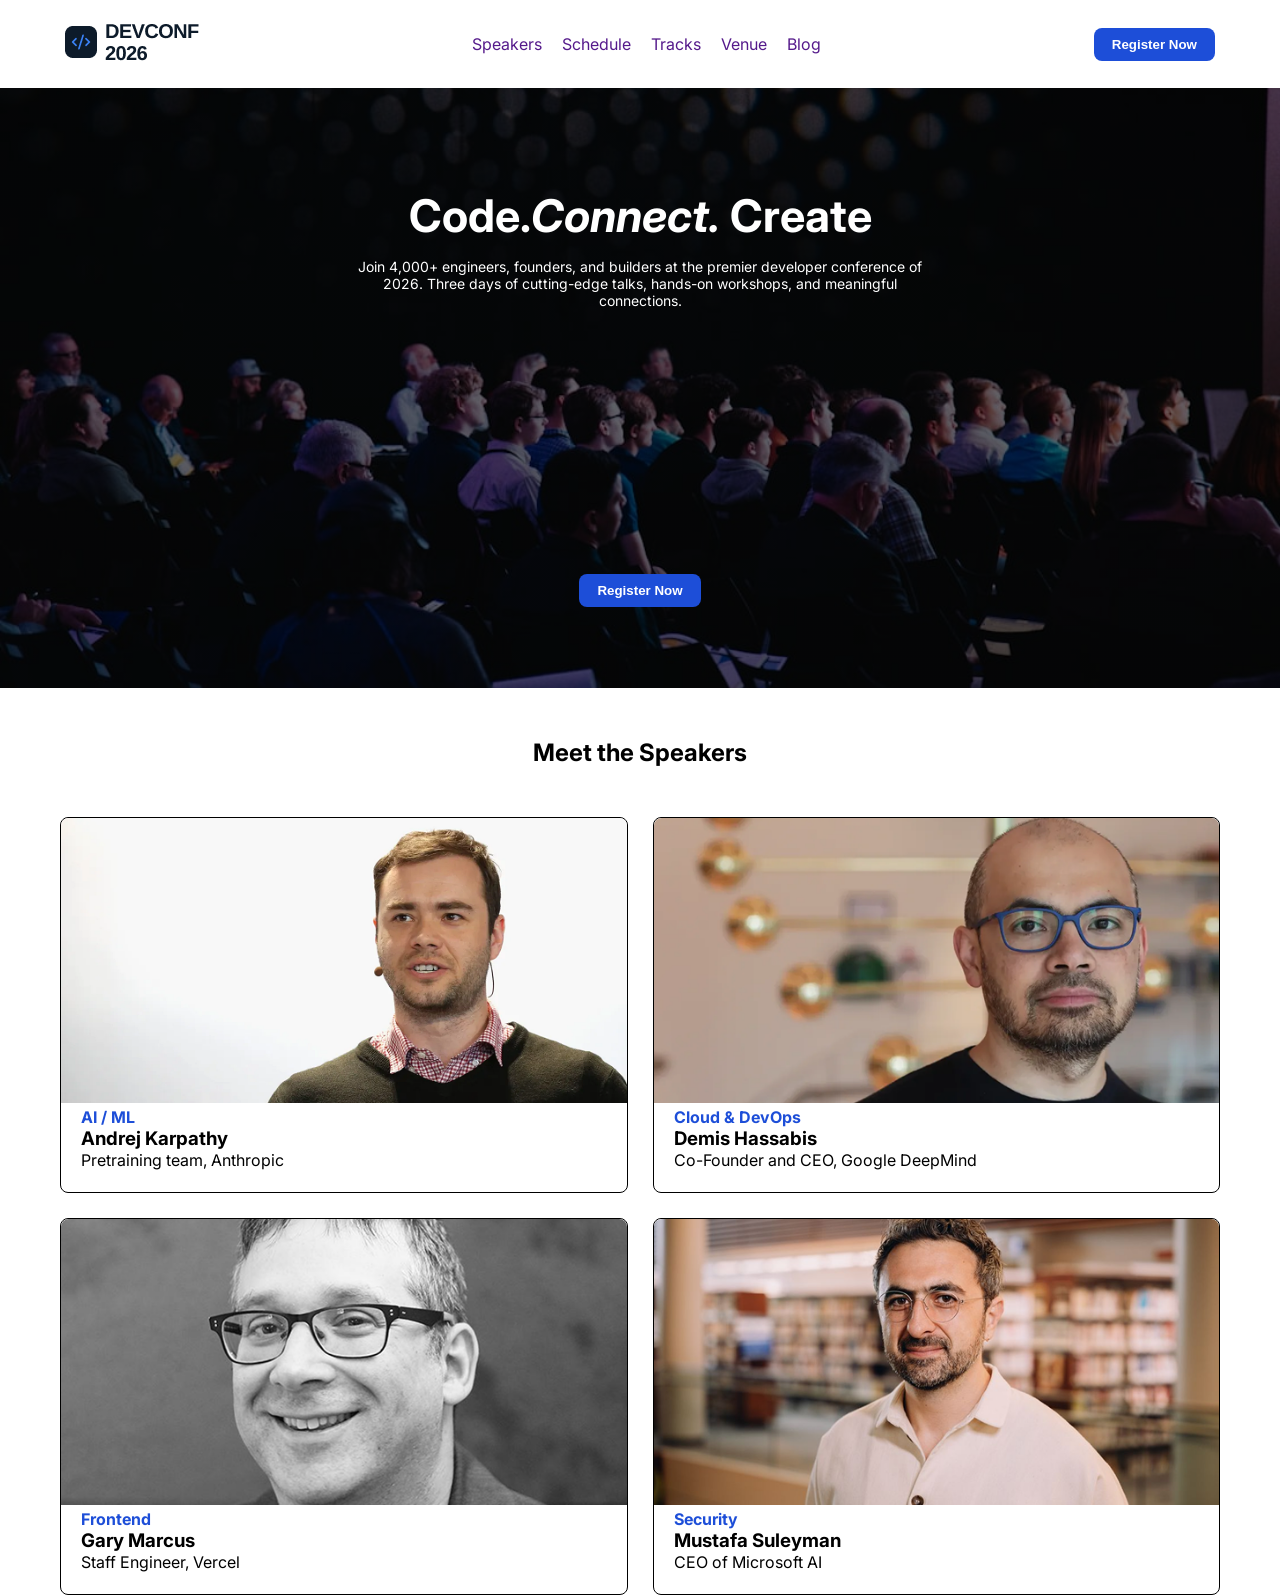
==== index.html @ 983c95b9 "Meet the Speakers Section" ====
<!DOCTYPE html>
<html lang="en">

<head>
    <meta charset="UTF-8">
    <meta name="viewport" content="width=device-width, initial-scale=1.0">
    <title>Exam-1</title>
    <link rel="stylesheet" href="./style.css">
    <link rel="preconnect" href="https://fonts.googleapis.com">
    <link rel="preconnect" href="https://fonts.gstatic.com" crossorigin>
    <link
        href="https://fonts.googleapis.com/css2?family=Inter:ital,opsz,wght@0,14..32,100..900;1,14..32,100..900&family=Open+Sans:ital,wght@0,300..800;1,300..800&display=swap"
        rel="stylesheet">
</head>

<body>
    <header>
        <!--navbar design-->
        <nav>
            <div>
                <img src="./assets/logo.png">
            </div>
            <div class="navbar">
                <ul>
                    <li><a href="">Speakers</a></li>
                    <li><a href="">Schedule</a></li>
                    <li><a href="">Tracks</a></li>
                    <li><a href="">Venue</a></li>
                    <li><a href="">Blog</a></li>
                </ul>
            </div>
            <div>
                <button class="common-button">Register Now</button>
            </div>
        </nav>
    </header>
    <!--Nav bar  design end-->
    <!--Hero Section design-->
    <section class="hero-design">
        <div class="text">
            <h1>
                Code.<em>Connect.</em> Create
            </h1>
        </div>
        <div class="paragraph">
            <p>
                Join 4,000+ engineers, founders, and builders at the premier developer conference of 2026. Three days of
                cutting-edge talks, hands-on workshops, and meaningful connections.
            </p>
        </div>
        <div class="common-button-reg">
            <button class="common-button">Register Now</button>
        </div>
    </section>
    <!--Hero section design End-->
    <!--Meet the Speakers Section-->
    <section class="Speakers-Section">
        <h1>
            Meet the Speakers
        </h1>
        <div class="Speakers">
            <div class="Speakers-box">
                <img src="./assets/andrej.png">
                <p class="skill">AI / ML</p>
                <h3>Andrej Karpathy</h3>
                <p class="work">Pretraining team, Anthropic</p>
            </div>
            <div class="Speakers-box">
                <img src="./assets/demis.png">
                <p class="skill">Cloud & DevOps</p>
                <h3>Demis Hassabis</h3>
                <p class="work">Co-Founder and CEO, Google DeepMind</p>
            </div>
            <div class="Speakers-box">
                <img src="./assets/gary.png">
                <p class="skill">Frontend</p>
                <h3>Gary Marcus</h3>
                <p class="work">Staff Engineer, Vercel</p>
            </div>
            <div class="Speakers-box">
                <img src="./assets/mustafa.png">
                <p class="skill">Security</p>
                <h3>Mustafa Suleyman</h3>
                <p class="work">CEO of Microsoft AI</p>
            </div>
        </div>
    </section>
    <!--Meet the Speakers Section end-->
</body>
</html>
---- style.css ----
* {
    margin: 0;
    padding: 0;
}

/*navbar design*/
nav {
    display: flex;
    justify-content: space-between;
    margin: 20px 65px;
    align-items: center;
}

.navbar ul {
    display: flex;
    gap: 20px;
    list-style: none;
    font-family: "Inter", sans-serif;
}

a {
    text-decoration: none;
}

.common-button {
    background-color: #1D4ED8;
    font-weight: bold;
    color: #FFFFFF;
    padding: 9px 18px;
    border-style: none;
    border-radius: 8px;
}

/*Nav bar  design end*/
/*Hero sectin design*/

.hero-design {
    width: 100%;
    height: 600px;
    background-image: 
    linear-gradient(rgba(0, 0, 0, 0.6), rgba(0, 0, 0, 0.6)),
    url("./assets/banner.jpg");
    background-repeat: no-repeat;
    background-position: center;
    background-size: cover;
    font-family: "Inter", sans-serif;
}

.text {
    text-align: center;
    color: #FFFFFF;
    font-size: 30px;
    padding-top: 100px;
    padding-right: 50px;
    padding-left: 50px;
    font-weight:bold;
}

.paragraph {
    text-align: center;
    color: #FFFFFF;
    font-size:14px;
    padding: 15px 345px;
    
}

.common-button-reg {
    text-align: center;
    padding-top: 250px;
}
/*Hero section design End*/
/*Meet the Speakers Section*/
.Speakers-Section{
    font-family: "Inter", sans-serif;
    text-align:center;
    
}
.Speakers-Section h1{
    text-align:center;
    padding:50px;
    font-weight:bold;
}
.Speakers{
    display:grid;
    grid-template-columns:repeat(2, 1fr);
    gap:25px;
    margin-left:60px;
    margin-right:60px;
    
}
.Speakers-box img{
    width:100%;
    border-top: #bc1818;
    border-top-left-radius: 8px;
    border-top-right-radius: 8px;
}
.Speakers-box{
    text-align:left;
    border:1px solid black;
    border-radius:8px;
}
.Speakers-box .skill{
    color:#1D4ED8;
    padding-left:20px;
    font-weight:bold;
}
.work{
    padding-left:20px;
    padding-bottom:22px;
}
div h3{
    padding-left:20px;
    font-weight:bold;
}
/*Meet the Speakers Section end*/
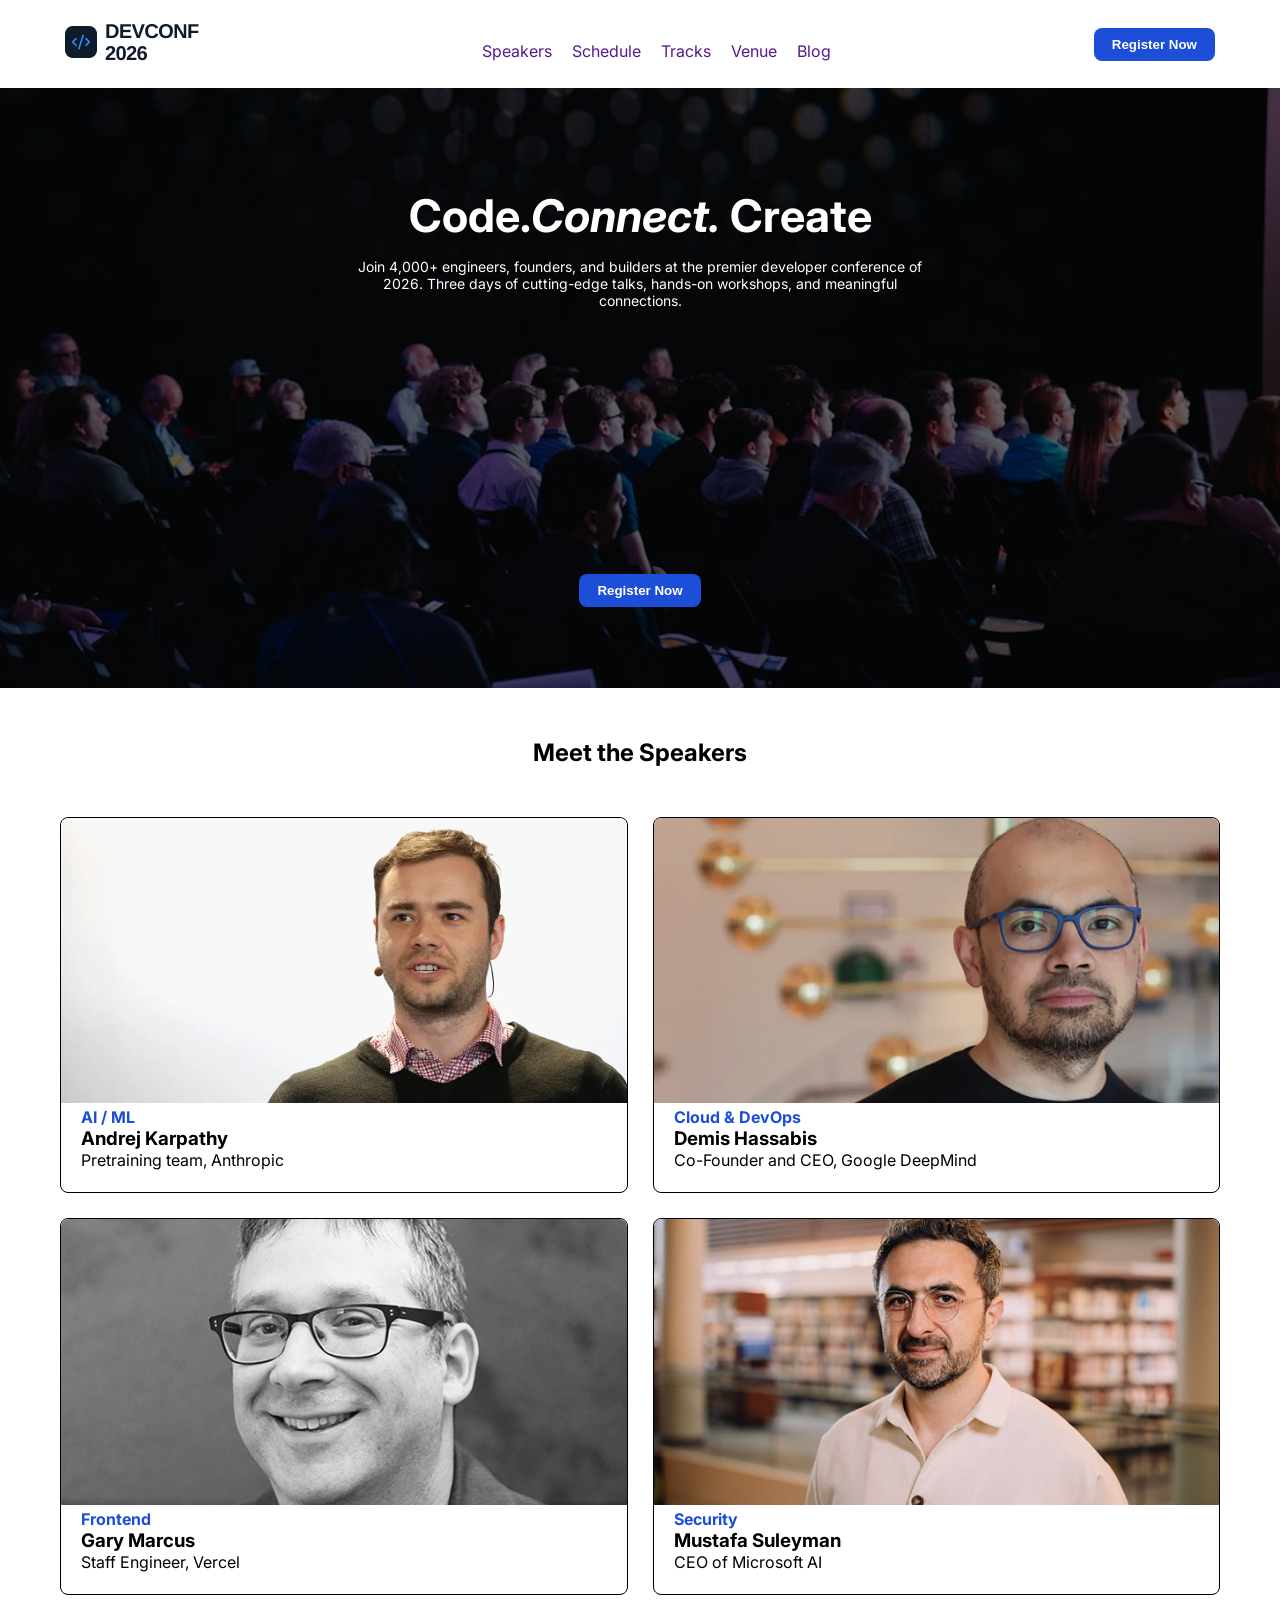
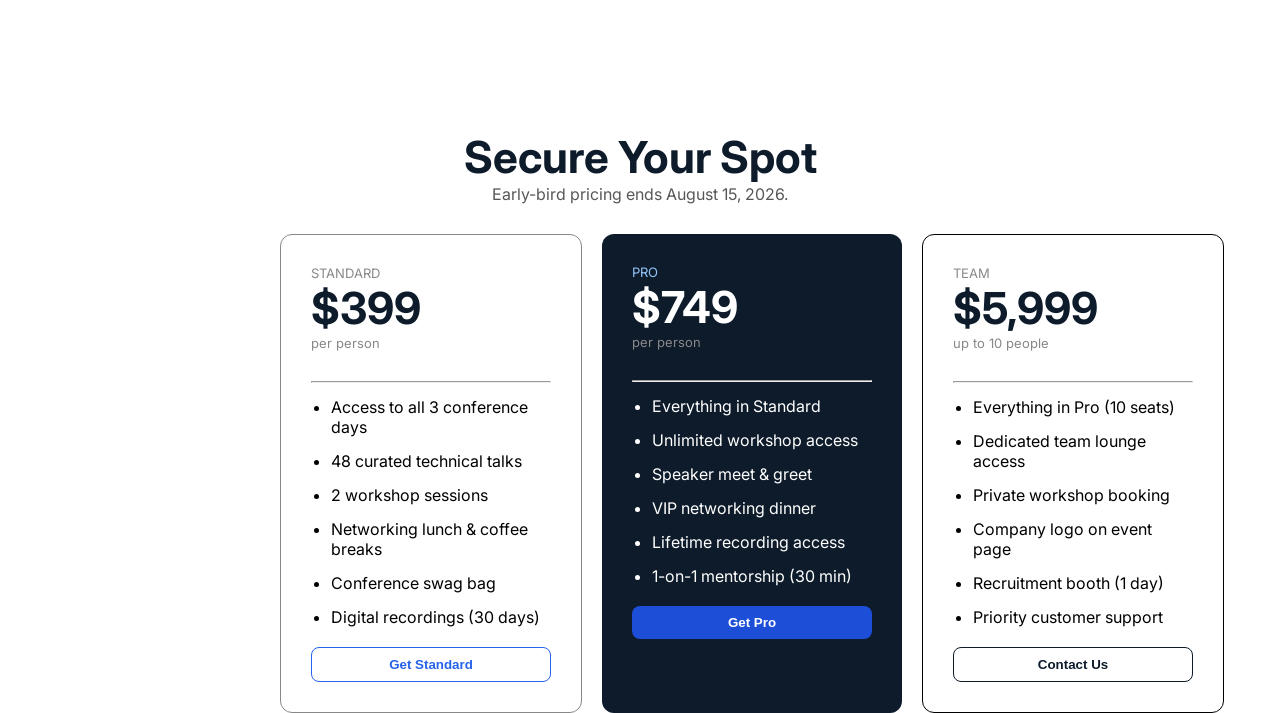
==== commit 02bd8688: "Secure Your Spot section" ====
--- a/index.html
+++ b/index.html
@@ -86,5 +86,72 @@
         </div>
     </section>
     <!--Meet the Speakers Section end-->
+    <!--Secure Your Spot section-->
+    <section class="font">
+        <div class="sport-heading">
+            <h1>Secure Your Spot</h1>
+            <p>Early-bird pricing ends August 15, 2026.</p>
+        </div>
+        <div class="Spot-section">
+            <div class="card-1">
+                <div class="price">
+                 <p class="up">Standard</p>
+                <h1>$399</h1>
+                <p class="low">per person</p>
+                </div>
+                <hr>
+                <div>
+                    <ul>
+                        <li>󠁯Access to all 3 conference days</li>
+                        <li>48 curated technical talks</li>
+                        <li>2 workshop sessions</li>
+                        <li>Networking lunch & coffee breaks</li>
+                        <li>Conference swag bag</li>
+                        <li>Digital recordings (30 days)</li>
+                    </ul>
+                    <button class="standard-outline-1">Get Standard</button>
+                </div>
+            </div>
+            <div class="card-2">
+                <div class="price">
+                    <p class="up" id="blue-color">Pro</p>
+                    <h1 class="main-price">$749</h1>
+                    <p class="low">per person</p>
+                </div>
+                <hr>
+                <div>
+                    <ul class="pro">
+                        <li>Everything in Standard</li>
+                        <li>Unlimited workshop access</li>
+                        <li>Speaker meet & greet</li>
+                        <li>VIP networking dinner</li>
+                        <li>Lifetime recording access</li>
+                        <li>1-on-1 mentorship (30 min)</li>
+                    </ul>
+                </div>
+                <button class="common-button" id="get-pro">Get Pro</button>
+            </div>
+            <div class="card-3">
+                <div class="price">
+                <p class="up">Team</p>
+                <h1>$5,999</h1>
+                <p class="low">up to 10 people</p>
+                </div>
+                <hr>
+                <div>
+                    <ul>
+                        <li>Everything in Pro (10 seats)</li>
+                        <li>Dedicated team lounge access</li>
+                        <li>Private workshop booking</li>
+                        <li>Company logo on event page</li>
+                        <li>Recruitment booth (1 day)</li>
+                        <li>Priority customer support</li>
+                    </ul>
+                </div>
+                <button class="standard-outline-2">Contact Us</button>
+            </div>
+        </div>
+    </section>
+    <!--Secure Your Spot section end-->
 </body>
 </html>
--- a/style.css
+++ b/style.css
@@ -2,6 +2,7 @@
     margin: 0;
     padding: 0;
 }
+
 
 /*navbar design*/
 nav {
@@ -29,6 +30,7 @@
     padding: 9px 18px;
     border-style: none;
     border-radius: 8px;
+    cursor: pointer;
 }
 
 /*Nav bar  design end*/
@@ -113,5 +115,123 @@
     font-weight:bold;
 }
 /*Meet the Speakers Section end*/
-
-
+/*Secure Your Spot section*/
+.sport-heading{
+    text-align:center;
+    padding-top:135px;
+}
+.sport-heading h1{
+    color:#0D1B2A;
+    font-weight:bold;
+    font-size:48px;
+}
+.sport-heading p{
+    color:#575757;
+    font-size:16px;
+}
+ul{
+    list-style-type:disc;
+    margin-left:20px;
+}
+.Spot-section{
+    display:flex;
+    justify-content:space-between;
+    gap:20px;
+    
+}
+.card-1{
+    border:1px solid #888888;
+    border-radius:12px;
+    padding:30px;
+    margin-top:30px;
+    margin-left:280px;
+}
+.card-2{
+    background-color:#0D1B2A;
+    border-radius:12px;
+    padding:30px;
+    margin-top:30px;
+}
+.card-3{
+    border:1px solid black;
+    border-radius:12px;
+    padding:30px;
+    margin-top:30px;
+    margin-right:280px;
+}
+.standard-outline-1{
+    background-color:#FFFFFF;
+    font-weight: bold;
+    color:#2563EB;
+    padding: 9px 18px;
+    border-style: none;
+    border-radius: 8px;
+    cursor: pointer;
+    border:1px solid #2563EB;
+    margin-top:20px;
+    align-items: center;
+    width:240px;
+
+}
+.standard-outline-2{
+    background-color:#FFFFFF;
+    font-weight: bold;
+    color: #0D1B2A;
+    padding: 9px 18px;
+    border-style: none;
+    border-radius: 8px;
+    cursor: pointer;
+    border:1px solid #0D1B2A;
+    margin-top:20px;
+    align-items: center;
+    width:240px;
+}
+#get-pro{
+    margin-top:20px;
+    align-items: center;
+    width:240px;
+}
+.price{
+    padding-bottom:30px;
+}
+.up{
+    color:#888888;
+    font-size:13px;
+    font-weight:600px;
+    text-transform:uppercase;
+}
+.low{
+    text-transform:lowercase;
+    color:#888888;
+    font-size:13px;
+    font-weight:600px;
+}
+.font{
+    font-family: "Inter", sans-serif;
+}
+.font h1{
+    color:#0D1B2A;
+    font-weight:bold;
+    font-size:44px;
+}
+.price .main-price{
+    color:#FFFFFF;
+}
+.pro{
+    color:#FFFFFF;
+}
+#blue-color{
+    color:#93C5FD;
+}
+span{
+    border:1px solid black;
+}
+div ul li{
+    padding-top:14px;
+}
+/*Secure Your Spot section end*/
+
+
+
+
+
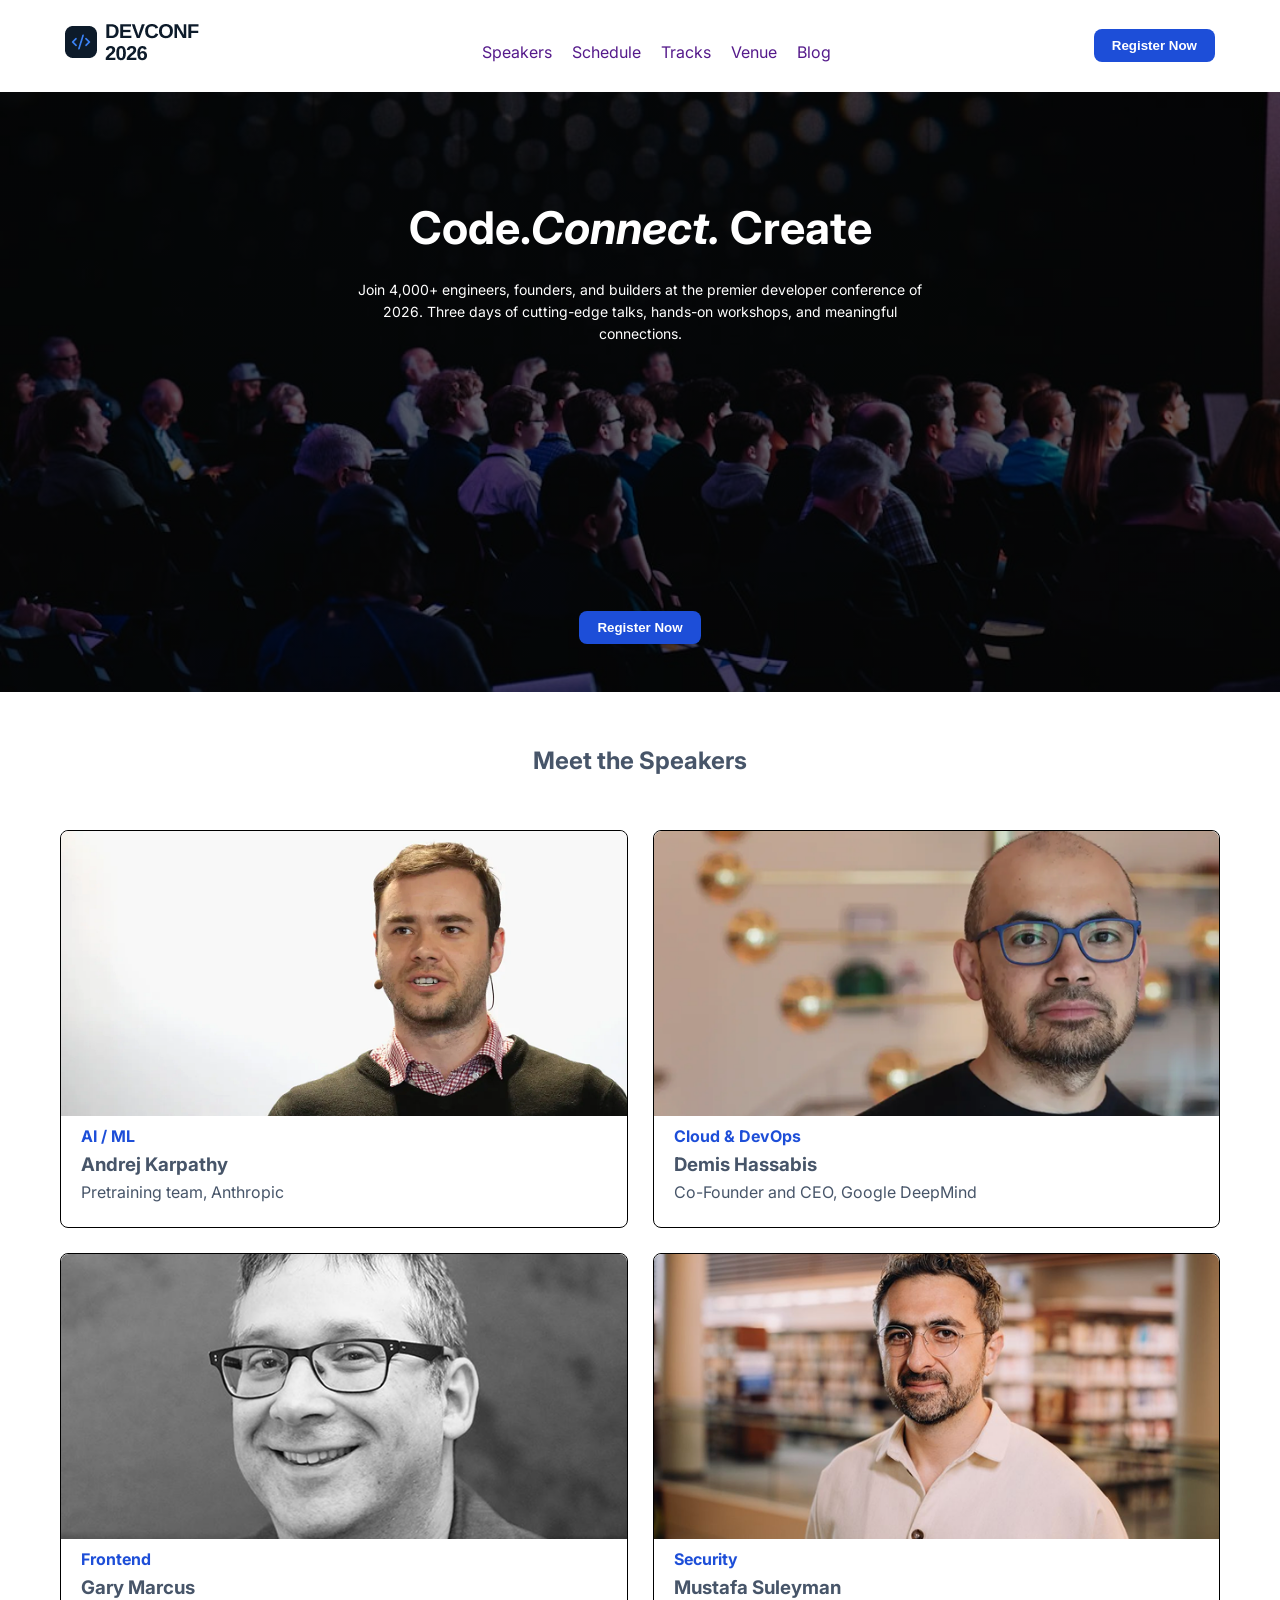
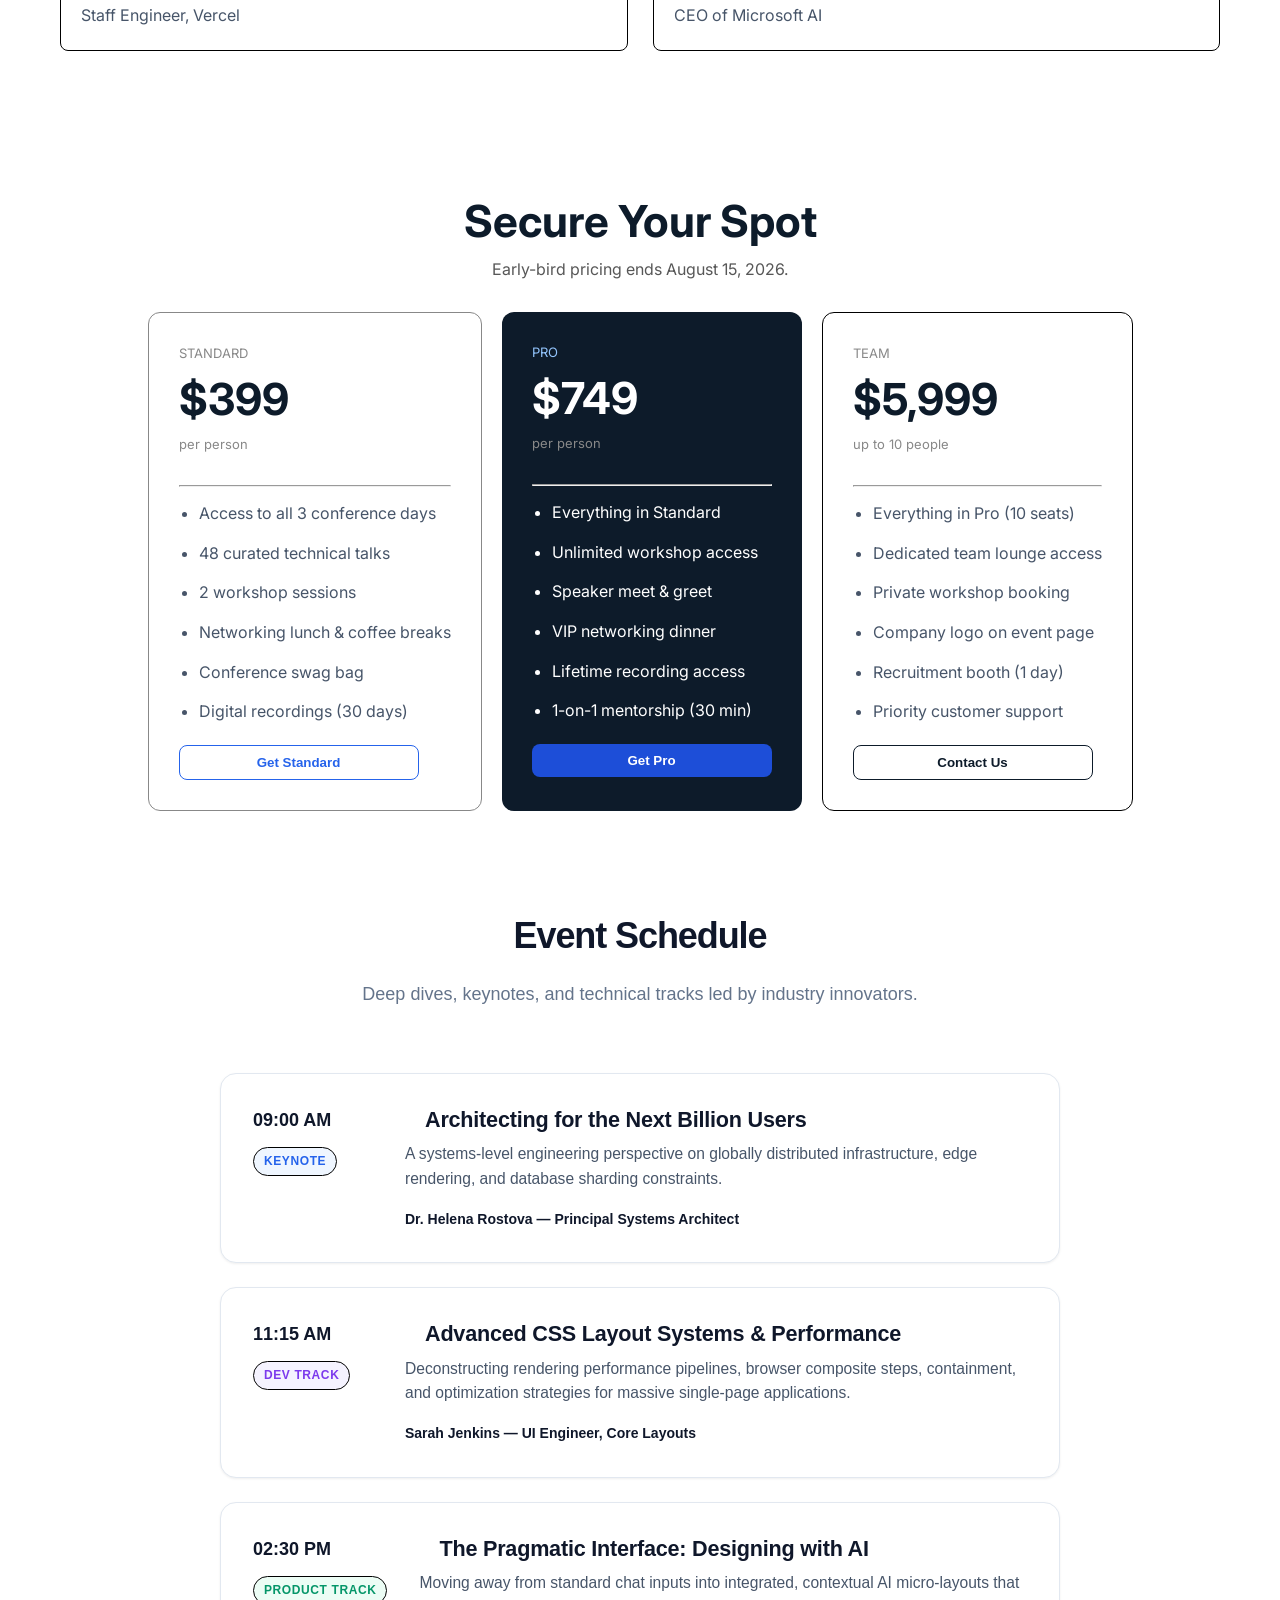
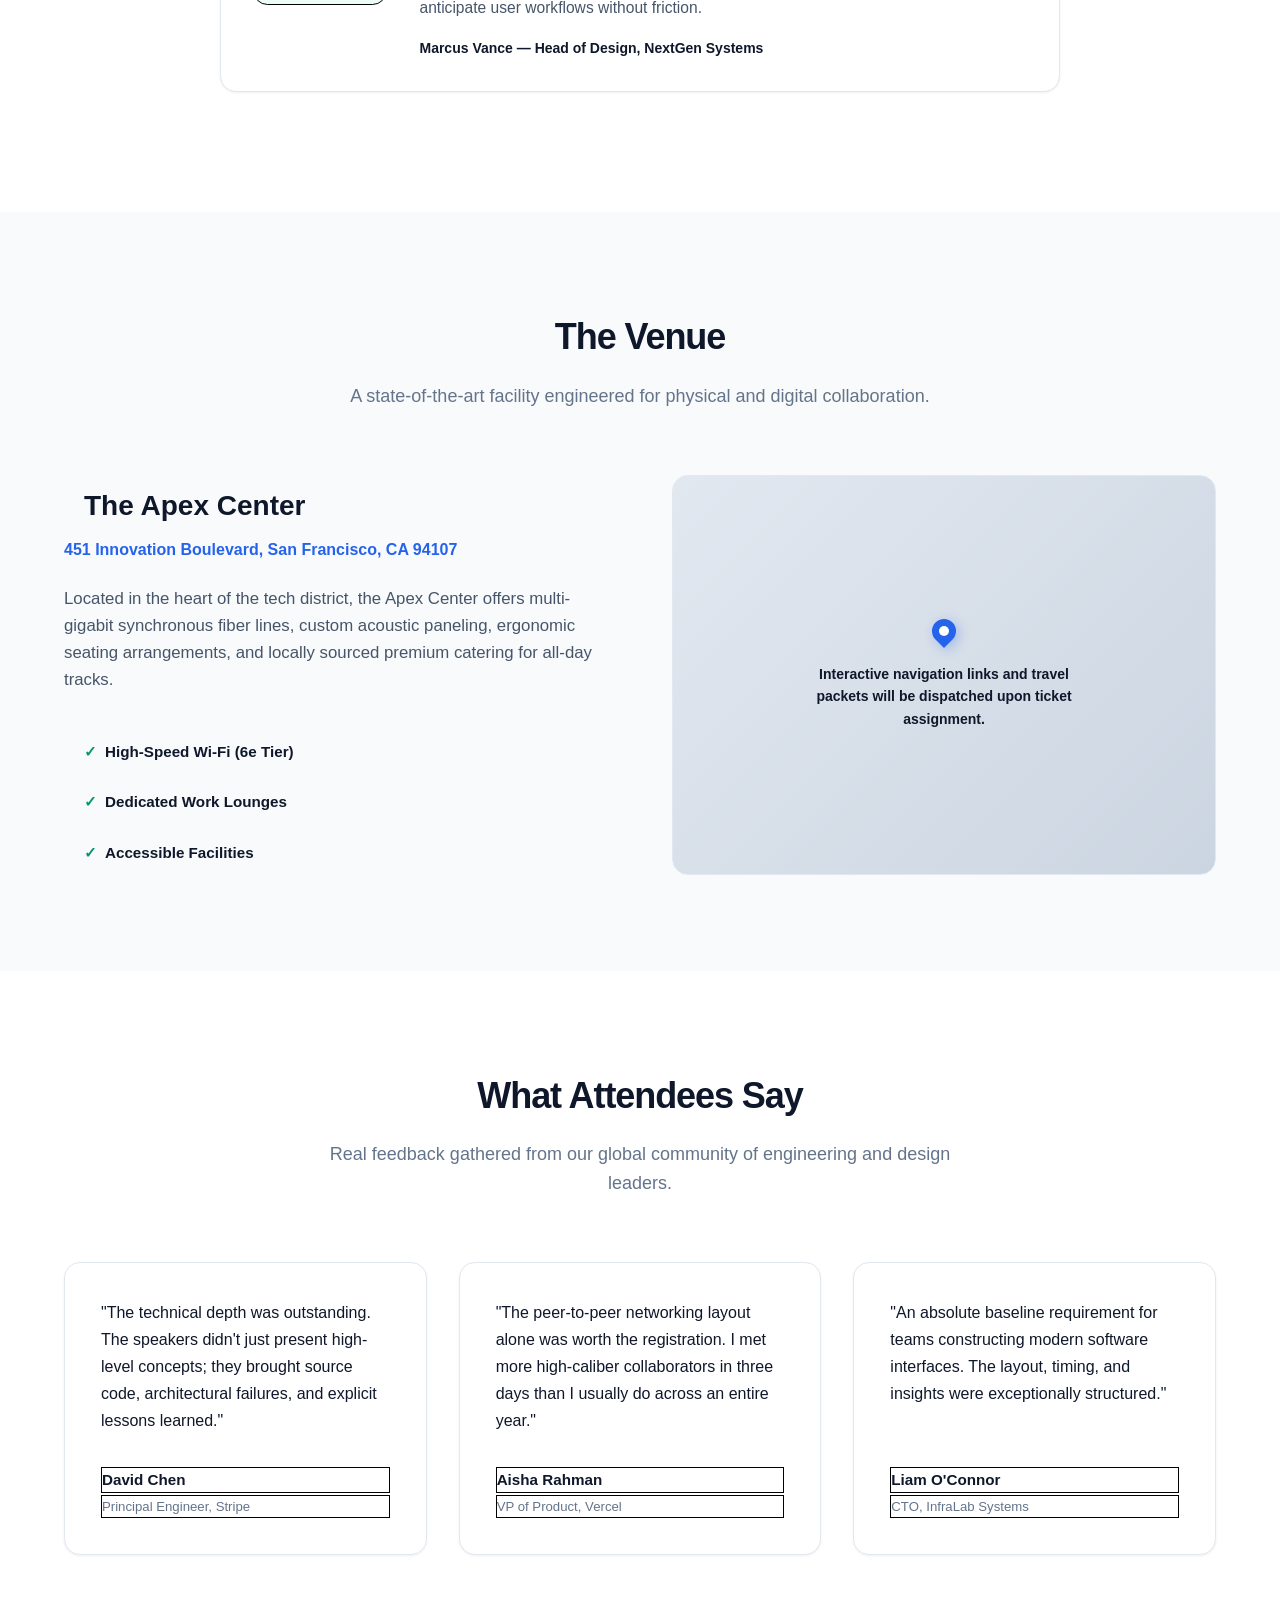
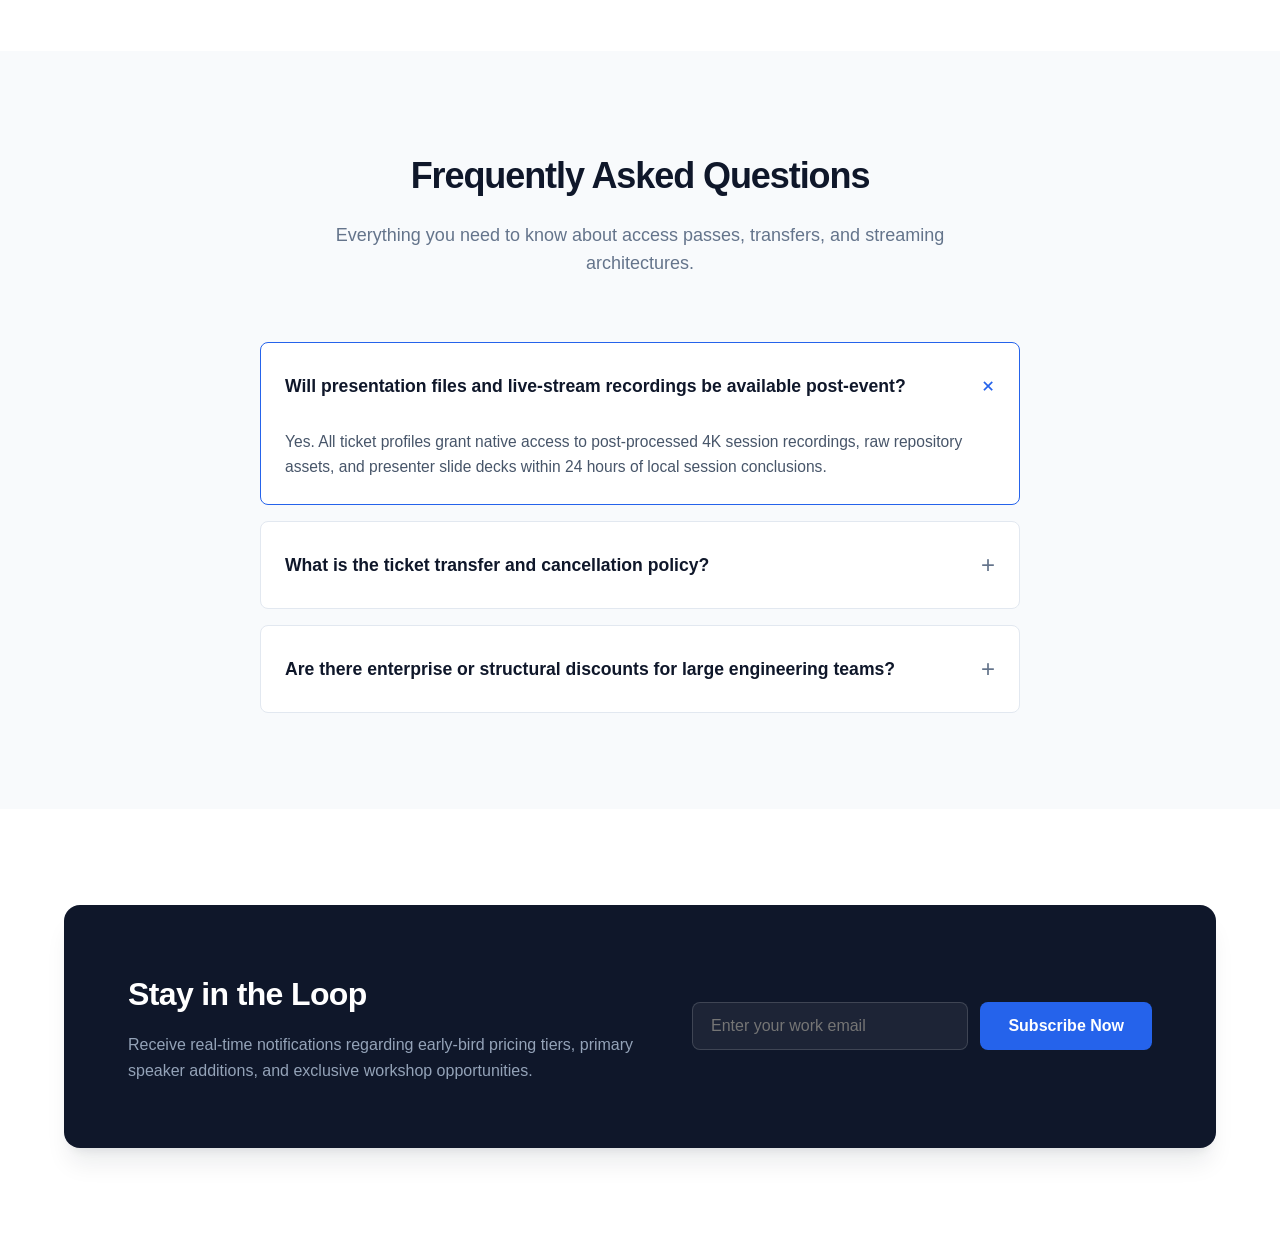
==== commit 2bbb61a3: "prompt" ====
--- a/index.html
+++ b/index.html
@@ -95,9 +95,9 @@
         <div class="Spot-section">
             <div class="card-1">
                 <div class="price">
-                 <p class="up">Standard</p>
-                <h1>$399</h1>
-                <p class="low">per person</p>
+                    <p class="up">Standard</p>
+                    <h1>$399</h1>
+                    <p class="low">per person</p>
                 </div>
                 <hr>
                 <div>
@@ -133,9 +133,9 @@
             </div>
             <div class="card-3">
                 <div class="price">
-                <p class="up">Team</p>
-                <h1>$5,999</h1>
-                <p class="low">up to 10 people</p>
+                    <p class="up">Team</p>
+                    <h1>$5,999</h1>
+                    <p class="low">up to 10 people</p>
                 </div>
                 <hr>
                 <div>
@@ -153,5 +153,179 @@
         </div>
     </section>
     <!--Secure Your Spot section end-->
+    <!-- 1. Event Schedule Section -->
+    <section class="section" id="schedule">
+        <div class="container">
+            <header class="section-header">
+                <h2 class="section-title">Event Schedule</h2>
+                <p class="section-subtitle">Deep dives, keynotes, and technical tracks led by industry innovators.</p>
+            </header>
+            
+            <div class="schedule-timeline">
+                <!-- Slot 1 -->
+                <article class="schedule-card">
+                    <div class="schedule-meta">
+                        <time class="schedule-time">09:00 AM</time>
+                        <span class="badge badge-primary">Keynote</span>
+                    </div>
+                    <div class="schedule-body">
+                        <h3 class="schedule-heading">Architecting for the Next Billion Users</h3>
+                        <p class="schedule-description">A systems-level engineering perspective on globally distributed infrastructure, edge rendering, and database sharding constraints.</p>
+                        <footer class="schedule-speaker">Dr. Helena Rostova — Principal Systems Architect</footer>
+                    </div>
+                </article>
+
+                <!-- Slot 2 -->
+                <article class="schedule-card">
+                    <div class="schedule-meta">
+                        <time class="schedule-time">11:15 AM</time>
+                        <span class="badge badge-secondary">Dev Track</span>
+                    </div>
+                    <div class="schedule-body">
+                        <h3 class="schedule-heading">Advanced CSS Layout Systems & Performance</h3>
+                        <p class="schedule-description">Deconstructing rendering performance pipelines, browser composite steps, containment, and optimization strategies for massive single-page applications.</p>
+                        <footer class="schedule-speaker">Sarah Jenkins — UI Engineer, Core Layouts</footer>
+                    </div>
+                </article>
+
+                <!-- Slot 3 -->
+                <article class="schedule-card">
+                    <div class="schedule-meta">
+                        <time class="schedule-time">02:30 PM</time>
+                        <span class="badge badge-success">Product Track</span>
+                    </div>
+                    <div class="schedule-body">
+                        <h3 class="schedule-heading">The Pragmatic Interface: Designing with AI</h3>
+                        <p class="schedule-description">Moving away from standard chat inputs into integrated, contextual AI micro-layouts that anticipate user workflows without friction.</p>
+                        <footer class="schedule-speaker">Marcus Vance — Head of Design, NextGen Systems</footer>
+                    </div>
+                </article>
+            </div>
+        </div>
+    </section>
+
+    <!-- 2. Venue Section -->
+    <section class="section bg-alt" id="venue">
+        <div class="container">
+            <header class="section-header">
+                <h2 class="section-title">The Venue</h2>
+                <p class="section-subtitle">A state-of-the-art facility engineered for physical and digital collaboration.</p>
+            </header>
+            
+            <div class="venue-layout">
+                <div class="venue-details">
+                    <h3 class="venue-name">The Apex Center</h3>
+                    <address class="venue-address">451 Innovation Boulevard, San Francisco, CA 94107</address>
+                    <p class="venue-text">Located in the heart of the tech district, the Apex Center offers multi-gigabit synchronous fiber lines, custom acoustic paneling, ergonomic seating arrangements, and locally sourced premium catering for all-day tracks.</p>
+                    <ul class="venue-perks">
+                        <li class="perk-item">High-Speed Wi-Fi (6e Tier)</li>
+                        <li class="perk-item">Dedicated Work Lounges</li>
+                        <li class="perk-item">Accessible Facilities</li>
+                    </ul>
+                </div>
+                <div class="venue-map-wrapper">
+                    <!-- Clean geometric map representation -->
+                    <div class="venue-map">
+                        <div class="map-marker"></div>
+                        <p class="map-label">Interactive navigation links and travel packets will be dispatched upon ticket assignment.</p>
+                    </div>
+                </div>
+            </div>
+        </div>
+    </section>
+
+    <!-- 3. Testimonials Section -->
+    <section class="section" id="testimonials">
+        <div class="container">
+            <header class="section-header">
+                <h2 class="section-title">What Attendees Say</h2>
+                <p class="section-subtitle">Real feedback gathered from our global community of engineering and design leaders.</p>
+            </header>
+            
+            <div class="testimonials-grid">
+                <!-- Card 1 -->
+                <blockquote class="testimonial-card">
+                    <p class="testimonial-quote">"The technical depth was outstanding. The speakers didn't just present high-level concepts; they brought source code, architectural failures, and explicit lessons learned."</p>
+                    <cite class="testimonial-user">
+                        <span class="user-name">David Chen</span>
+                        <span class="user-role">Principal Engineer, Stripe</span>
+                    </cite>
+                </blockquote>
+
+                <!-- Card 2 -->
+                <blockquote class="testimonial-card">
+                    <p class="testimonial-quote">"The peer-to-peer networking layout alone was worth the registration. I met more high-caliber collaborators in three days than I usually do across an entire year."</p>
+                    <cite class="testimonial-user">
+                        <span class="user-name">Aisha Rahman</span>
+                        <span class="user-role">VP of Product, Vercel</span>
+                    </cite>
+                </blockquote>
+
+                <!-- Card 3 -->
+                <blockquote class="testimonial-card">
+                    <p class="testimonial-quote">"An absolute baseline requirement for teams constructing modern software interfaces. The layout, timing, and insights were exceptionally structured."</p>
+                    <cite class="testimonial-user">
+                        <span class="user-name">Liam O'Connor</span>
+                        <span class="user-role">CTO, InfraLab Systems</span>
+                    </cite>
+                </blockquote>
+            </div>
+        </div>
+    </section>
+
+    <!-- 4. FAQ Section -->
+    <section class="section bg-alt" id="faq">
+        <div class="container">
+            <header class="section-header">
+                <h2 class="section-title">Frequently Asked Questions</h2>
+                <p class="section-subtitle">Everything you need to know about access passes, transfers, and streaming architectures.</p>
+            </header>
+            
+            <div class="faq-accordion">
+                <!-- Item 1 -->
+                <details class="faq-panel" open>
+                    <summary class="faq-trigger">Will presentation files and live-stream recordings be available post-event?</summary>
+                    <div class="faq-content">
+                        <p>Yes. All ticket profiles grant native access to post-processed 4K session recordings, raw repository assets, and presenter slide decks within 24 hours of local session conclusions.</p>
+                    </div>
+                </details>
+
+                <!-- Item 2 -->
+                <details class="faq-panel">
+                    <summary class="faq-trigger">What is the ticket transfer and cancellation policy?</summary>
+                    <div class="faq-content">
+                        <p>Passes are fully transferable up to 48 hours before the keynotes launch. Cancellations processed prior to 14 days before the event receive full structural refunds, while later cancellations receive digital-only access conversions.</p>
+                    </div>
+                </details>
+
+                <!-- Item 3 -->
+                <details class="faq-panel">
+                    <summary class="faq-trigger">Are there enterprise or structural discounts for large engineering teams?</summary>
+                    <div class="faq-content">
+                        <p>Yes, tiered enterprise rates trigger automatically for teams booking 5 or more seats. Connect with our dedicated operations desk directly via the corporate portal to get custom volume invoicing pipelines configuration.</p>
+                    </div>
+                </details>
+            </div>
+        </div>
+    </section>
+
+    <!-- 5. Newsletter Section -->
+    <section class="section" id="newsletter">
+        <div class="container">
+            <div class="newsletter-card">
+                <div class="newsletter-content">
+                    <h2 class="newsletter-title">Stay in the Loop</h2>
+                    <p class="newsletter-desc">Receive real-time notifications regarding early-bird pricing tiers, primary speaker additions, and exclusive workshop opportunities.</p>
+                </div>
+                <div class="newsletter-action">
+                    <form class="newsletter-form" action="#" method="POST">
+                        <input type="email" class="newsletter-input" placeholder="Enter your work email" aria-label="Work Email Address" required>
+                        <button type="submit" class="newsletter-submit">Subscribe Now</button>
+                    </form>
+                </div>
+            </div>
+        </div>
+    </section>
+    <!-- 1. Event Schedule Section end-->
 </body>
 </html>
--- a/style.css
+++ b/style.css
@@ -135,7 +135,7 @@
 }
 .Spot-section{
     display:flex;
-    justify-content:space-between;
+    justify-content:center;
     gap:20px;
     
 }
@@ -144,7 +144,6 @@
     border-radius:12px;
     padding:30px;
     margin-top:30px;
-    margin-left:280px;
 }
 .card-2{
     background-color:#0D1B2A;
@@ -157,7 +156,6 @@
     border-radius:12px;
     padding:30px;
     margin-top:30px;
-    margin-right:280px;
 }
 .standard-outline-1{
     background-color:#FFFFFF;
@@ -230,8 +228,524 @@
     padding-top:14px;
 }
 /*Secure Your Spot section end*/
-
-
-
-
-
+/* ==========================================================================
+   Design Token Engine & Variables
+   ========================================================================== */
+:root {
+    --brand: #2563eb;
+    --brand-dark: #1d4ed8;
+    --accent: #7c3aed;
+    --success: #059669;
+    --bg-main: #ffffff;
+    --bg-alt: #f8fafc;
+    --text-primary: #0f172a;
+    --text-secondary: #475569;
+    --text-muted: #64748b;
+    --border-color: #e2e8f0;
+    --font-sans: -apple-system, BlinkMacSystemFont, "Segoe UI", Roboto, "Helvetica Neue", Arial, sans-serif;
+    
+    --radius-lg: 16px;
+    --radius-md: 8px;
+    --radius-sm: 4px;
+    
+    --shadow-sm: 0 1px 3px rgba(0, 0, 0, 0.05), 0 1px 2px rgba(0, 0, 0, 0.02);
+    --shadow-md: 0 4px 6px -1px rgba(15, 23, 42, 0.05), 0 2px 4px -2px rgba(15, 23, 42, 0.05);
+    --shadow-lg: 0 20px 25px -5px rgba(15, 23, 42, 0.08), 0 8px 10px -6px rgba(15, 23, 42, 0.08);
+    
+    --timing: 0.2s cubic-bezier(0.4, 0, 0.2, 1);
+}
+
+/* Reset / Core Architecture */
+* {
+    box-sizing: border-box;
+    margin: 0;
+    padding: 0;
+}
+
+body {
+    font-family: var(--font-sans);
+    background-color: var(--bg-main);
+    color: var(--text-secondary);
+    line-height: 1.6;
+    -webkit-font-smoothing: antialiased;
+}
+
+/* Base Structural Layout Elements */
+.container {
+    width: 100%;
+    max-width: 1200px;
+    margin: 0 auto;
+    padding: 0 24px;
+}
+
+.section {
+    padding: 96px 0;
+}
+
+.bg-alt {
+    background-color: var(--bg-alt);
+}
+
+.section-header {
+    text-align: center;
+    max-width: 680px;
+    margin: 0 auto 64px auto;
+}
+
+.section-title {
+    font-size: 2.25rem;
+    color: var(--text-primary);
+    font-weight: 800;
+    letter-spacing: -0.03em;
+    margin-bottom: 16px;
+}
+
+.section-subtitle {
+    font-size: 1.125rem;
+    color: var(--text-muted);
+}
+
+/* Functional Component Micro-Badges */
+.badge {
+    display: inline-flex;
+    align-items: center;
+    padding: 4px 10px;
+    font-size: 0.75rem;
+    font-weight: 700;
+    text-transform: uppercase;
+    letter-spacing: 0.05em;
+    border-radius: 50px;
+}
+.badge-primary { background-color: #eff6ff; color: var(--brand); }
+.badge-secondary { background-color: #f5f3ff; color: var(--accent); }
+.badge-success { background-color: #ecfdf5; color: var(--success); }
+
+/* ==========================================================================
+   1. Event Schedule Section Layout (Timeline Pattern via Flexbox)
+   ========================================================================== */
+.schedule-timeline {
+    max-width: 840px;
+    margin: 0 auto;
+}
+
+.schedule-card {
+    display: flex;
+    gap: 32px;
+    padding: 32px;
+    background: var(--bg-main);
+    border: 1px solid var(--border-color);
+    border-radius: var(--radius-lg);
+    box-shadow: var(--shadow-sm);
+    margin-bottom: 24px;
+    transition: transform var(--timing), box-shadow var(--timing);
+}
+
+.schedule-card:hover {
+    transform: translateY(-2px);
+    box-shadow: var(--shadow-md);
+}
+
+.schedule-meta {
+    display: flex;
+    flex-direction: column;
+    align-items: flex-start;
+    gap: 12px;
+    min-width: 120px;
+}
+
+.schedule-time {
+    font-size: 1.125rem;
+    font-weight: 700;
+    color: var(--text-primary);
+}
+
+.schedule-body {
+    flex: 1;
+}
+
+.schedule-heading {
+    font-size: 1.35rem;
+    color: var(--text-primary);
+    font-weight: 700;
+    line-height: 1.3;
+    margin-bottom: 8px;
+    letter-spacing: -0.01em;
+}
+
+.schedule-description {
+    color: var(--text-secondary);
+    margin-bottom: 16px;
+    font-size: 0.975rem;
+}
+
+.schedule-speaker {
+    font-size: 0.875rem;
+    font-weight: 600;
+    color: var(--text-primary);
+    font-style: normal;
+}
+
+/* ==========================================================================
+   2. Venue Section Layout (CSS Grid Blueprint)
+   ========================================================================== */
+.venue-layout {
+    display: grid;
+    grid-template-columns: 1fr 1fr;
+    gap: 64px;
+    align-items: center;
+}
+
+.venue-name {
+    font-size: 1.75rem;
+    color: var(--text-primary);
+    font-weight: 800;
+    margin-bottom: 8px;
+}
+
+.venue-address {
+    font-style: normal;
+    font-weight: 600;
+    color: var(--brand);
+    margin-bottom: 24px;
+}
+
+.venue-text {
+    margin-bottom: 32px;
+    font-size: 1.05rem;
+}
+
+.venue-perks {
+    list-style: none;
+    display: flex;
+    flex-direction: column;
+    gap: 12px;
+}
+
+.perk-item {
+    font-weight: 600;
+    color: var(--text-primary);
+    font-size: 0.95rem;
+    display: flex;
+    align-items: center;
+    gap: 8px;
+}
+
+.perk-item::before {
+    content: "✓";
+    color: var(--success);
+    font-weight: 800;
+}
+
+.venue-map-wrapper {
+    width: 100%;
+}
+
+.venue-map {
+    height: 400px;
+    background: linear-gradient(135deg, #e2e8f0 0%, #cbd5e1 100%);
+    border-radius: var(--radius-lg);
+    border: 1px solid var(--border-color);
+    display: flex;
+    flex-direction: column;
+    align-items: center;
+    justify-content: center;
+    padding: 40px;
+    text-align: center;
+    position: relative;
+}
+
+.map-marker {
+    width: 24px;
+    height: 24px;
+    background-color: var(--brand);
+    border-radius: 50% 50% 50% 0;
+    transform: rotate(-45deg);
+    margin-bottom: 20px;
+    box-shadow: 0 4px 12px rgba(37, 99, 235, 0.3);
+}
+
+.map-marker::after {
+    content: '';
+    width: 10px;
+    height: 10px;
+    background: var(--bg-main);
+    position: absolute;
+    border-radius: 50%;
+    top: 7px;
+    left: 7px;
+}
+
+.map-label {
+    font-size: 0.875rem;
+    font-weight: 600;
+    color: var(--text-primary);
+    max-width: 280px;
+}
+
+/* ==========================================================================
+   3. Testimonials Section Layout (Multi-column CSS Grid Grid)
+   ========================================================================== */
+.testimonials-grid {
+    display: grid;
+    grid-template-columns: repeat(3, 1fr);
+    gap: 32px;
+}
+
+.testimonial-card {
+    background: var(--bg-main);
+    border: 1px solid var(--border-color);
+    border-radius: var(--radius-lg);
+    padding: 36px;
+    box-shadow: var(--shadow-sm);
+    display: flex;
+    flex-direction: column;
+    justify-content: space-between;
+    transition: transform var(--timing), box-shadow var(--timing);
+}
+
+.testimonial-card:hover {
+    transform: translateY(-4px);
+    box-shadow: var(--shadow-lg);
+}
+
+.testimonial-quote {
+    font-size: 1rem;
+    color: var(--text-primary);
+    line-height: 1.7;
+    margin-bottom: 32px;
+}
+
+.testimonial-user {
+    display: flex;
+    flex-direction: column;
+    font-style: normal;
+}
+
+.user-name {
+    font-weight: 700;
+    color: var(--text-primary);
+    font-size: 0.95rem;
+}
+
+.user-role {
+    font-size: 0.825rem;
+    color: var(--text-muted);
+    margin-top: 2px;
+}
+
+/* ==========================================================================
+   4. FAQ Section Layout (Pure Native Component Accordion)
+   ========================================================================== */
+.faq-accordion {
+    max-width: 760px;
+    margin: 0 auto;
+    display: flex;
+    flex-direction: column;
+    gap: 16px;
+}
+
+.faq-panel {
+    background: var(--bg-main);
+    border: 1px solid var(--border-color);
+    border-radius: var(--radius-md);
+    overflow: hidden;
+    transition: border-color var(--timing);
+}
+
+.faq-panel[open] {
+    border-color: var(--brand);
+}
+
+.faq-trigger {
+    padding: 24px;
+    font-size: 1.1rem;
+    font-weight: 600;
+    color: var(--text-primary);
+    cursor: pointer;
+    list-style: none; /* Strips default marker styling block */
+    display: flex;
+    justify-content: space-between;
+    align-items: center;
+    user-select: none;
+}
+
+/* Modern clean indicator transformation */
+.faq-trigger::after {
+    content: "+";
+    font-size: 1.5rem;
+    font-weight: 300;
+    color: var(--text-muted);
+    transition: transform var(--timing);
+}
+
+.faq-panel[open] .faq-trigger::after {
+    transform: rotate(45deg);
+    color: var(--brand);
+}
+
+.faq-trigger::-webkit-details-marker {
+    display: none; /* Direct legacy support styling strip */
+}
+
+.faq-content {
+    padding: 0 24px 24px 24px;
+    color: var(--text-secondary);
+    font-size: 0.975rem;
+}
+
+/* ==========================================================================
+   5. Newsletter Section Layout (Asymmetric Component Flexbox Split)
+   ========================================================================== */
+.newsletter-card {
+    background: var(--text-primary);
+    padding: 64px;
+    border-radius: var(--radius-lg);
+    box-shadow: var(--shadow-lg);
+    display: flex;
+    align-items: center;
+    justify-content: space-between;
+    gap: 48px;
+}
+
+.newsletter-content {
+    flex: 1;
+    max-width: 520px;
+}
+
+.newsletter-title {
+    color: var(--bg-main);
+    font-size: 2rem;
+    font-weight: 800;
+    margin-bottom: 12px;
+    letter-spacing: -0.02em;
+}
+
+.newsletter-desc {
+    color: #94a3b8;
+    font-size: 1rem;
+}
+
+.newsletter-action {
+    flex: 1;
+    max-width: 460px;
+    width: 100%;
+}
+
+.newsletter-form {
+    display: flex;
+    gap: 12px;
+    width: 100%;
+}
+
+.newsletter-input {
+    flex: 1;
+    background: rgba(255, 255, 255, 0.06);
+    border: 1px solid rgba(255, 255, 255, 0.15);
+    border-radius: var(--radius-md);
+    padding: 14px 18px;
+    color: var(--bg-main);
+    font-size: 1rem;
+    font-family: inherit;
+    transition: border-color var(--timing), box-shadow var(--timing);
+}
+
+.newsletter-input:focus {
+    outline: none;
+    border-color: var(--brand);
+    box-shadow: 0 0 0 3px rgba(37, 99, 235, 0.25);
+    background: rgba(255, 255, 255, 0.1);
+}
+
+.newsletter-submit {
+    background: var(--brand);
+    color: var(--bg-main);
+    border: none;
+    font-weight: 600;
+    font-size: 1rem;
+    padding: 14px 28px;
+    border-radius: var(--radius-md);
+    cursor: pointer;
+    white-space: nowrap;
+    transition: background-color var(--timing);
+}
+
+.newsletter-submit:hover {
+    background-color: var(--brand-dark);
+}
+
+/* ==========================================================================
+   Responsive Architecture & Breakpoints
+   ========================================================================== */
+
+/* Tablet Optimization Layer */
+@media (max-width: 1024px) {
+    .testimonials-grid {
+        grid-template-columns: repeat(2, 1fr);
+        gap: 24px;
+    }
+    
+    .venue-layout {
+        gap: 40px;
+    }
+    
+    .newsletter-card {
+        flex-direction: column;
+        align-items: stretch;
+        gap: 32px;
+        padding: 48px;
+    }
+    
+    .newsletter-content, .newsletter-action {
+        max-width: 100%;
+    }
+}
+
+/* Mobile Screen System Configuration */
+@media (max-width: 768px) {
+    .section {
+        padding: 64px 0;
+    }
+    
+    .section-title {
+        font-size: 1.85rem;
+    }
+
+    .schedule-card {
+        flex-direction: column;
+        gap: 16px;
+        padding: 24px;
+    }
+
+    .schedule-meta {
+        flex-direction: row;
+        align-items: center;
+        justify-content: space-between;
+        min-width: 100%;
+    }
+    
+    .venue-layout {
+        grid-template-columns: 1fr;
+        gap: 48px;
+    }
+    
+    .venue-map {
+        height: 320px;
+    }
+
+    .testimonials-grid {
+        grid-template-columns: 1fr;
+    }
+    
+    .newsletter-form {
+        flex-direction: column;
+    }
+    
+    .newsletter-submit {
+        width: 100%;
+    }
+}
+/*Event Schedule Section end */
+
+
+
+
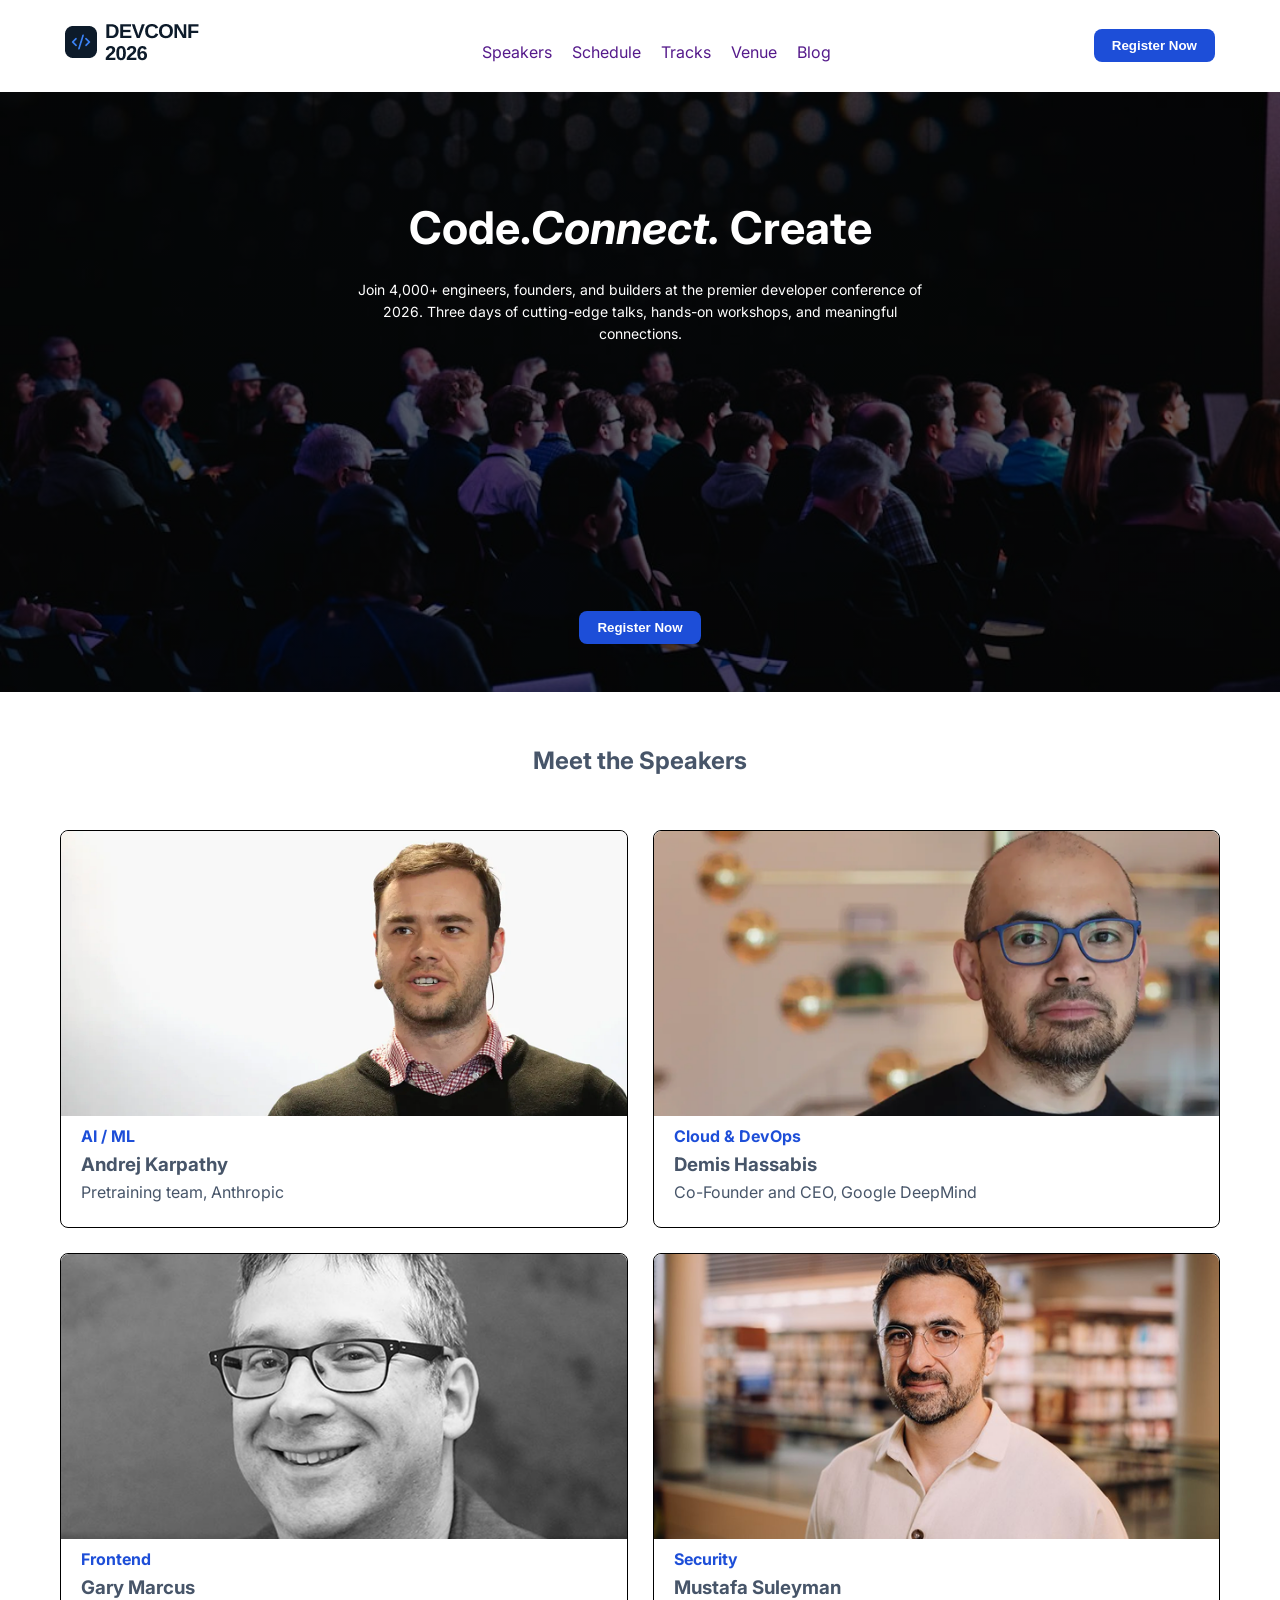
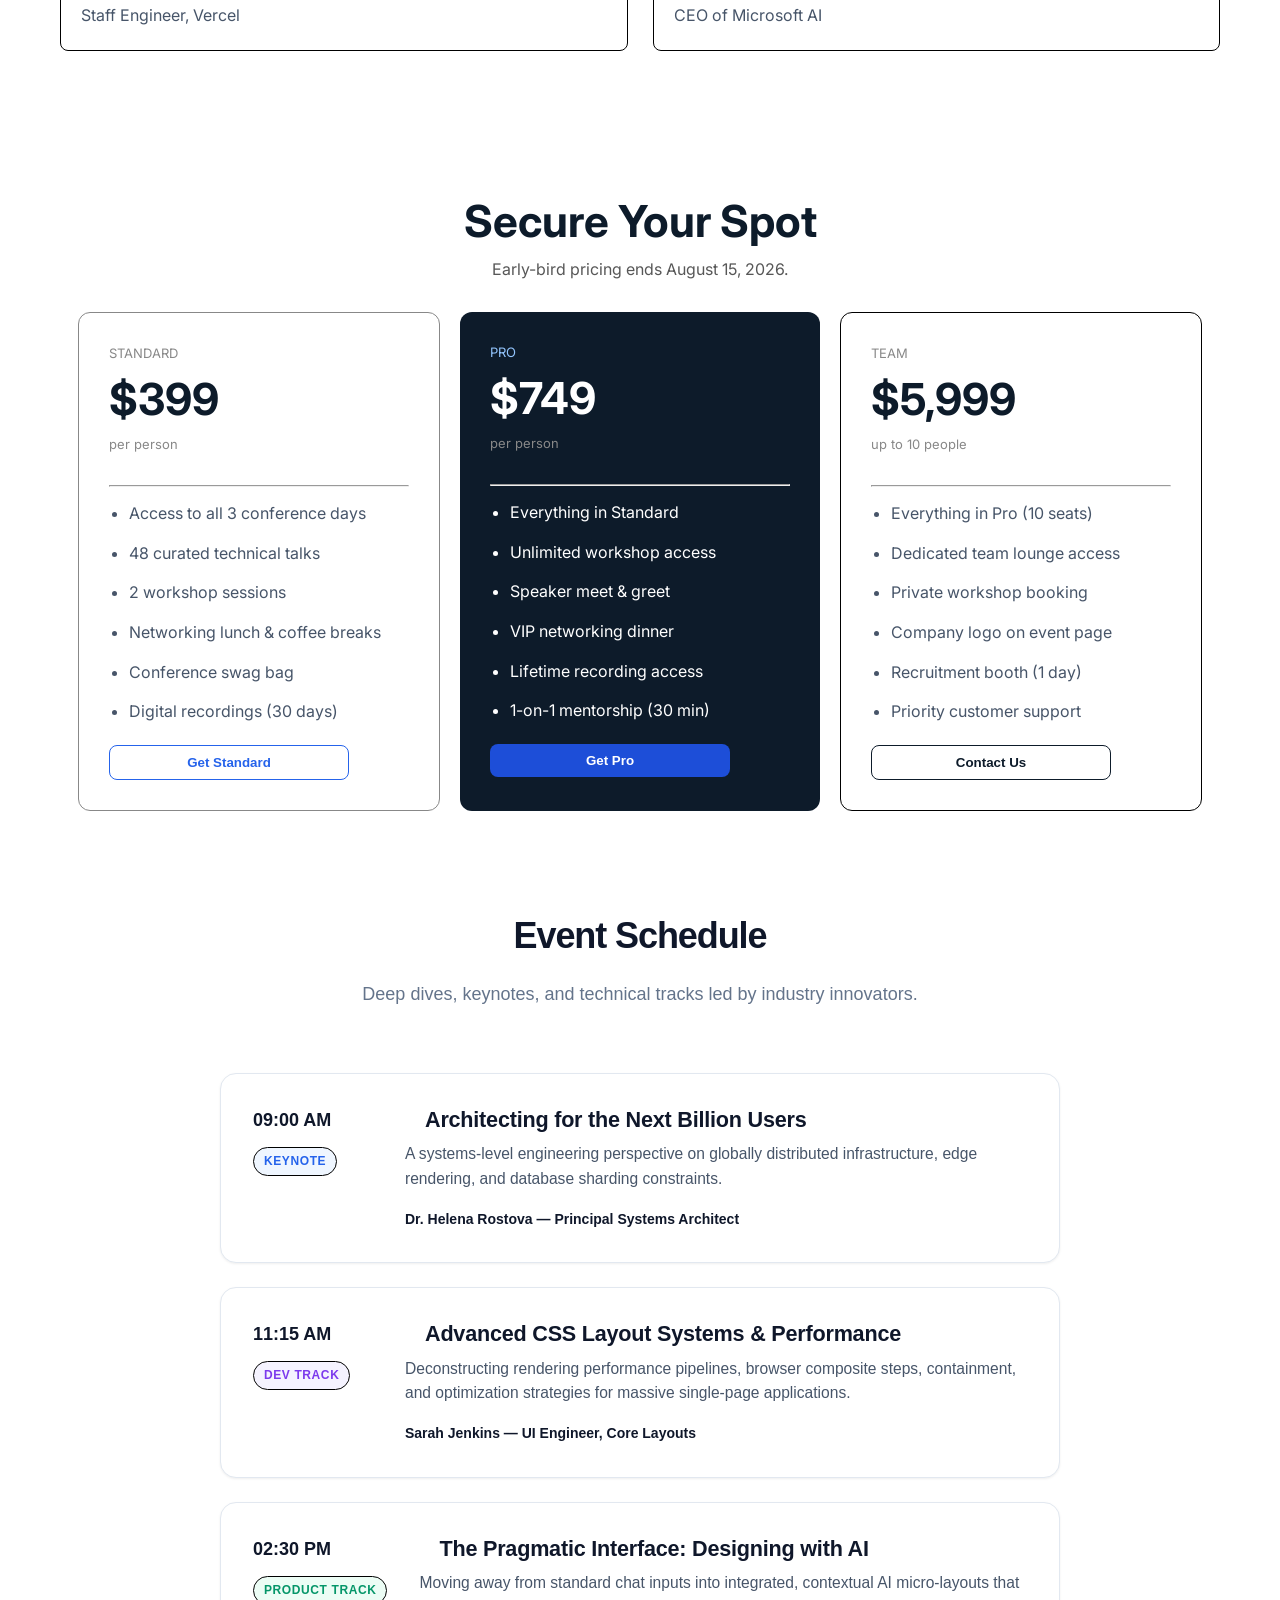
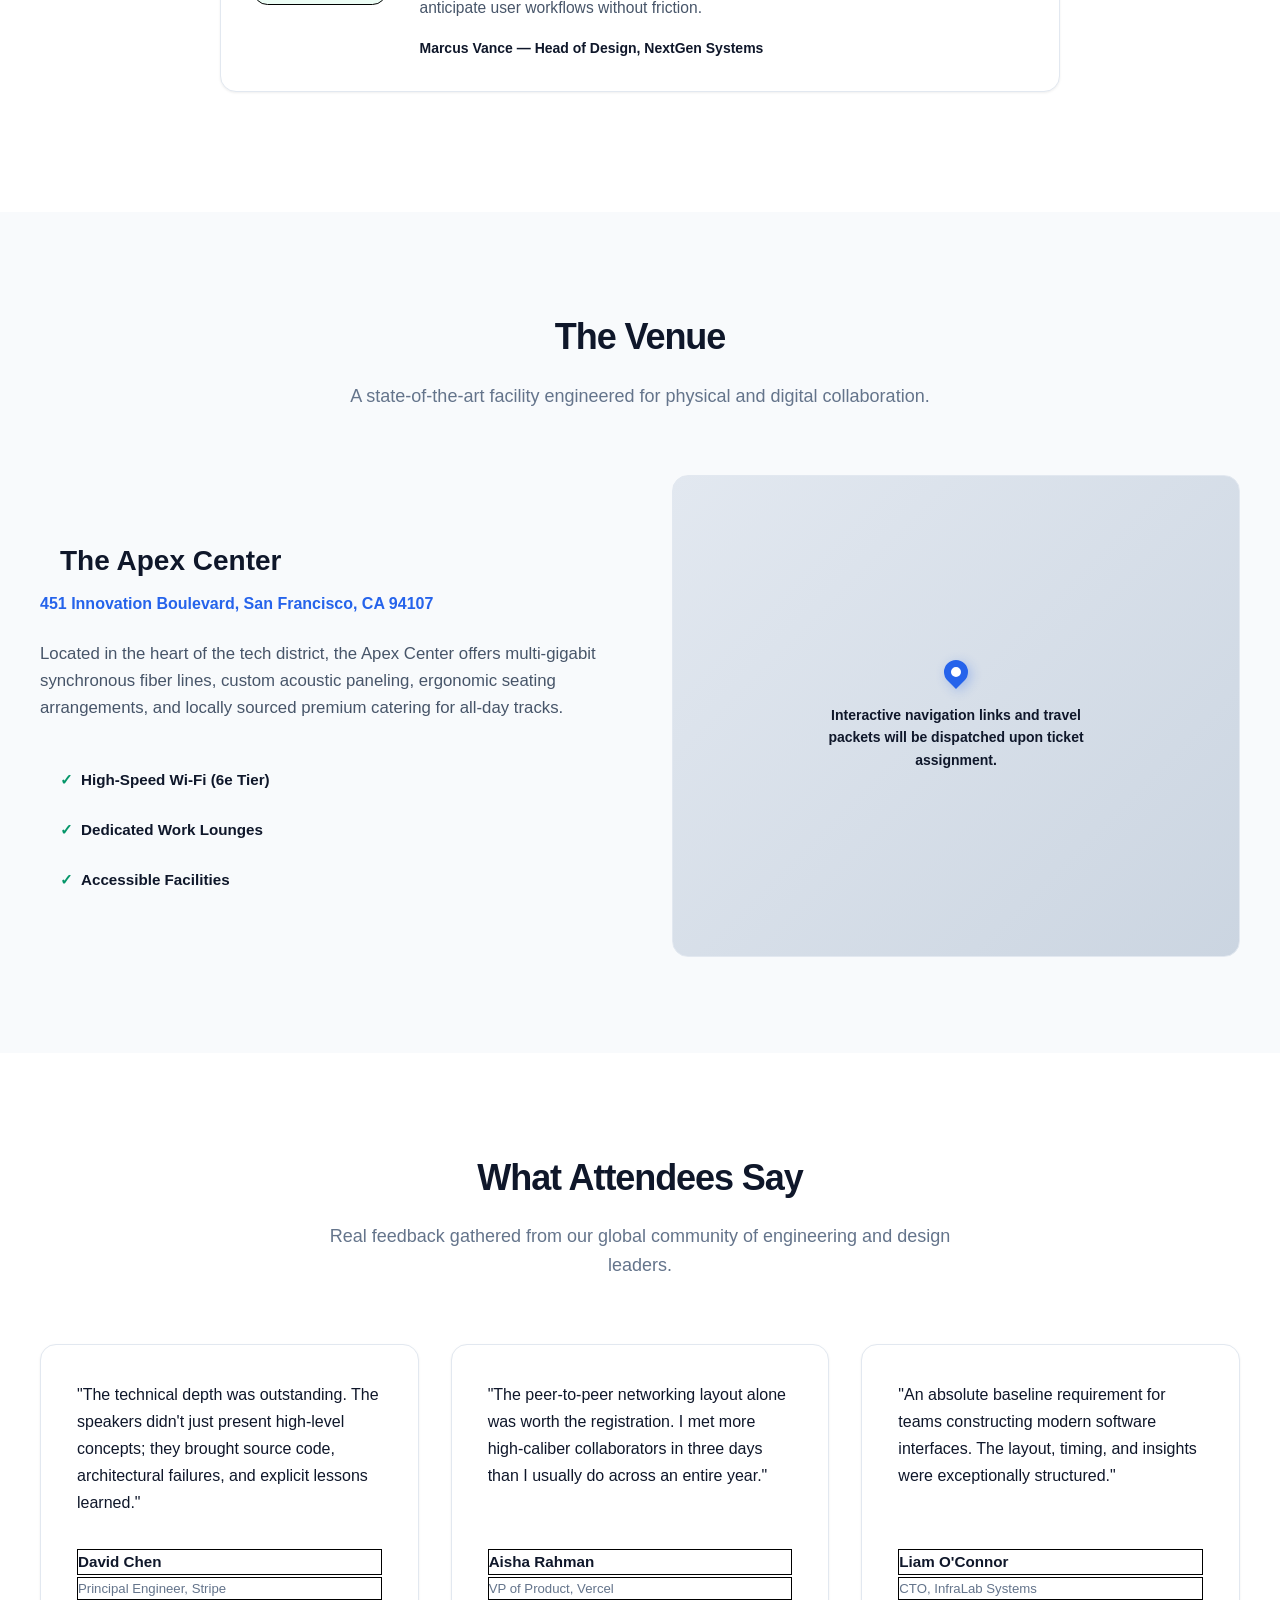
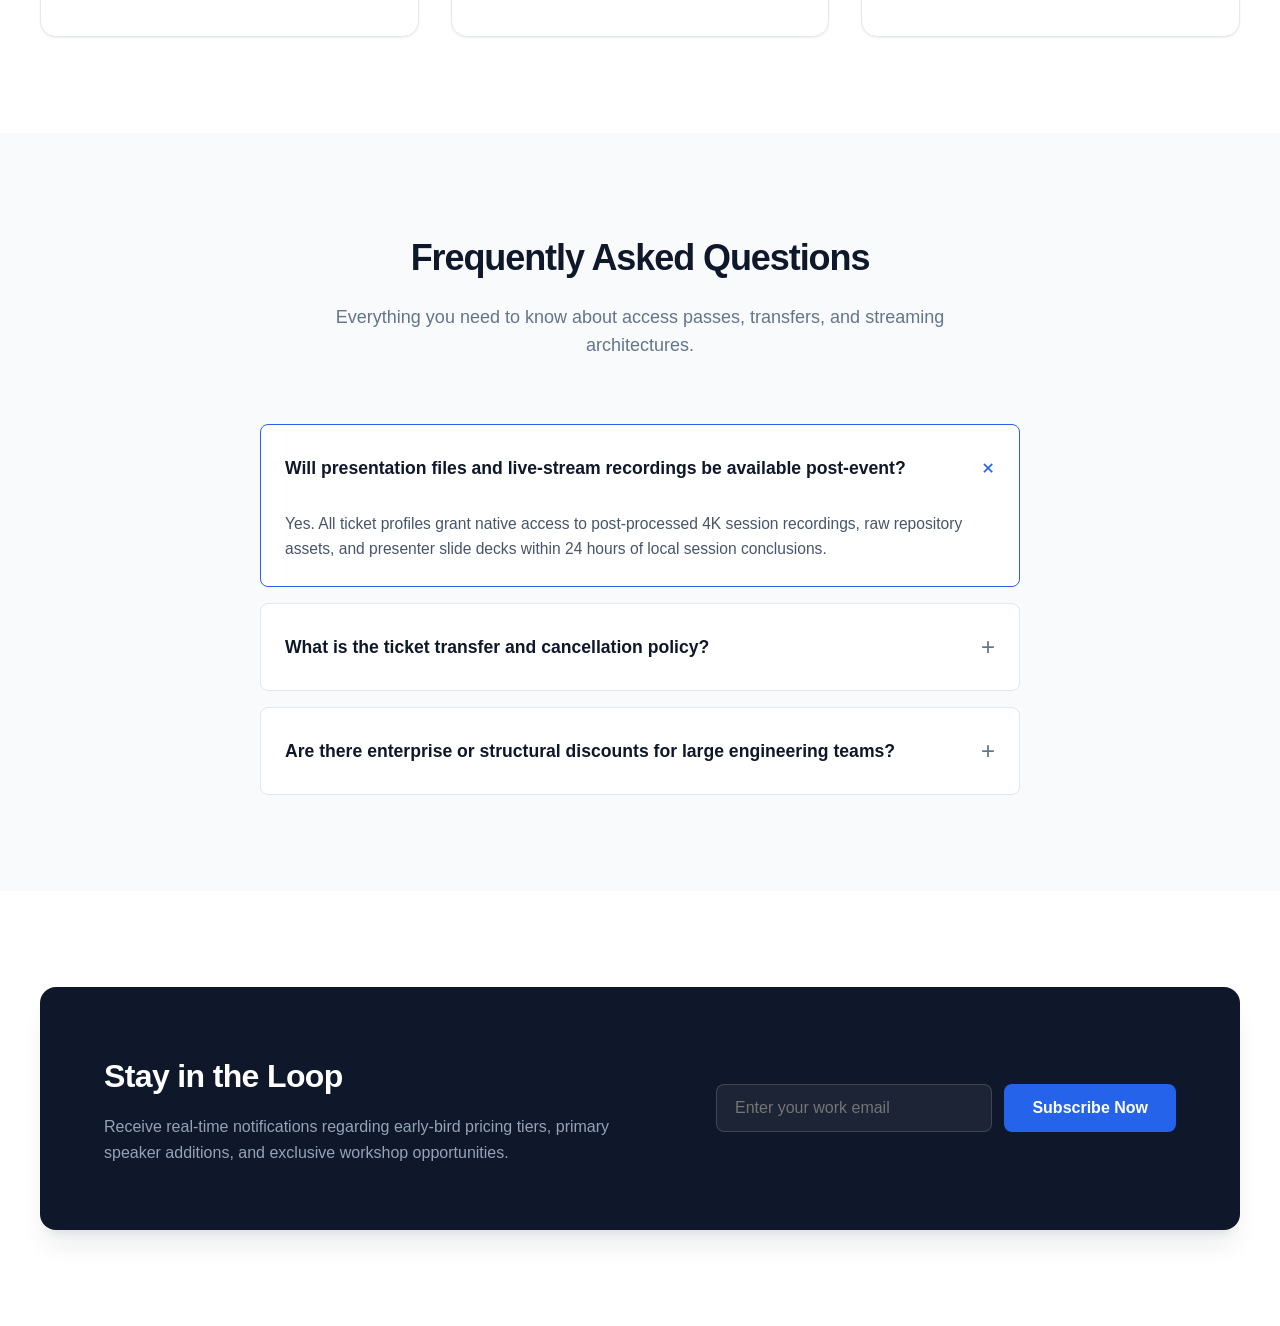
==== commit 947005a2: "Added HTML and CSS files" ====
--- a/index.html
+++ b/index.html
@@ -6,6 +6,7 @@
     <meta name="viewport" content="width=device-width, initial-scale=1.0">
     <title>Exam-1</title>
     <link rel="stylesheet" href="./style.css">
+    <link rel="stylesheet" href="css/style.css">
     <link rel="preconnect" href="https://fonts.googleapis.com">
     <link rel="preconnect" href="https://fonts.gstatic.com" crossorigin>
     <link
--- a/style.css
+++ b/style.css
@@ -144,18 +144,24 @@
     border-radius:12px;
     padding:30px;
     margin-top:30px;
+    flex:1;
+    max-width:300px;
 }
 .card-2{
     background-color:#0D1B2A;
     border-radius:12px;
     padding:30px;
     margin-top:30px;
+    flex:1;
+    max-width:300px;
 }
 .card-3{
     border:1px solid black;
     border-radius:12px;
     padding:30px;
     margin-top:30px;
+    flex:1;
+    max-width:300px;
 }
 .standard-outline-1{
     background-color:#FFFFFF;
@@ -256,12 +262,6 @@
 }
 
 /* Reset / Core Architecture */
-* {
-    box-sizing: border-box;
-    margin: 0;
-    padding: 0;
-}
-
 body {
     font-family: var(--font-sans);
     background-color: var(--bg-main);
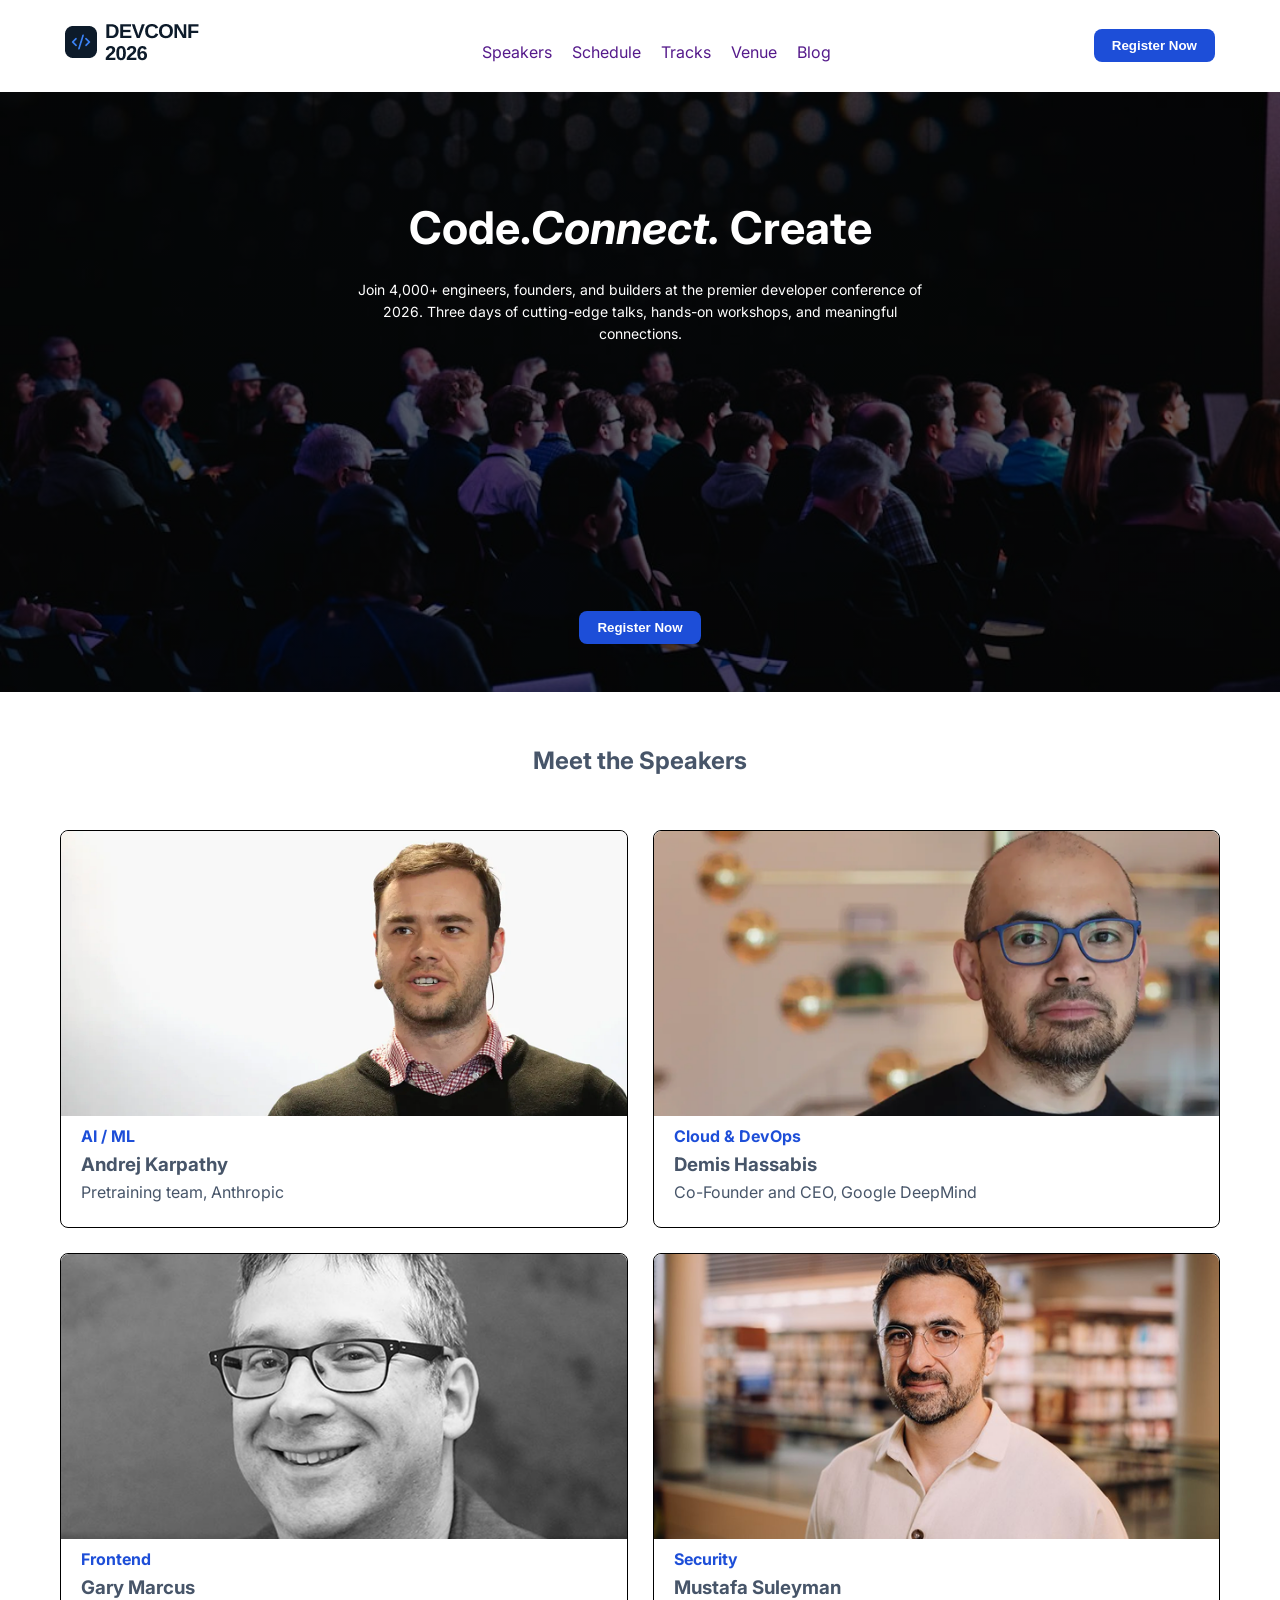
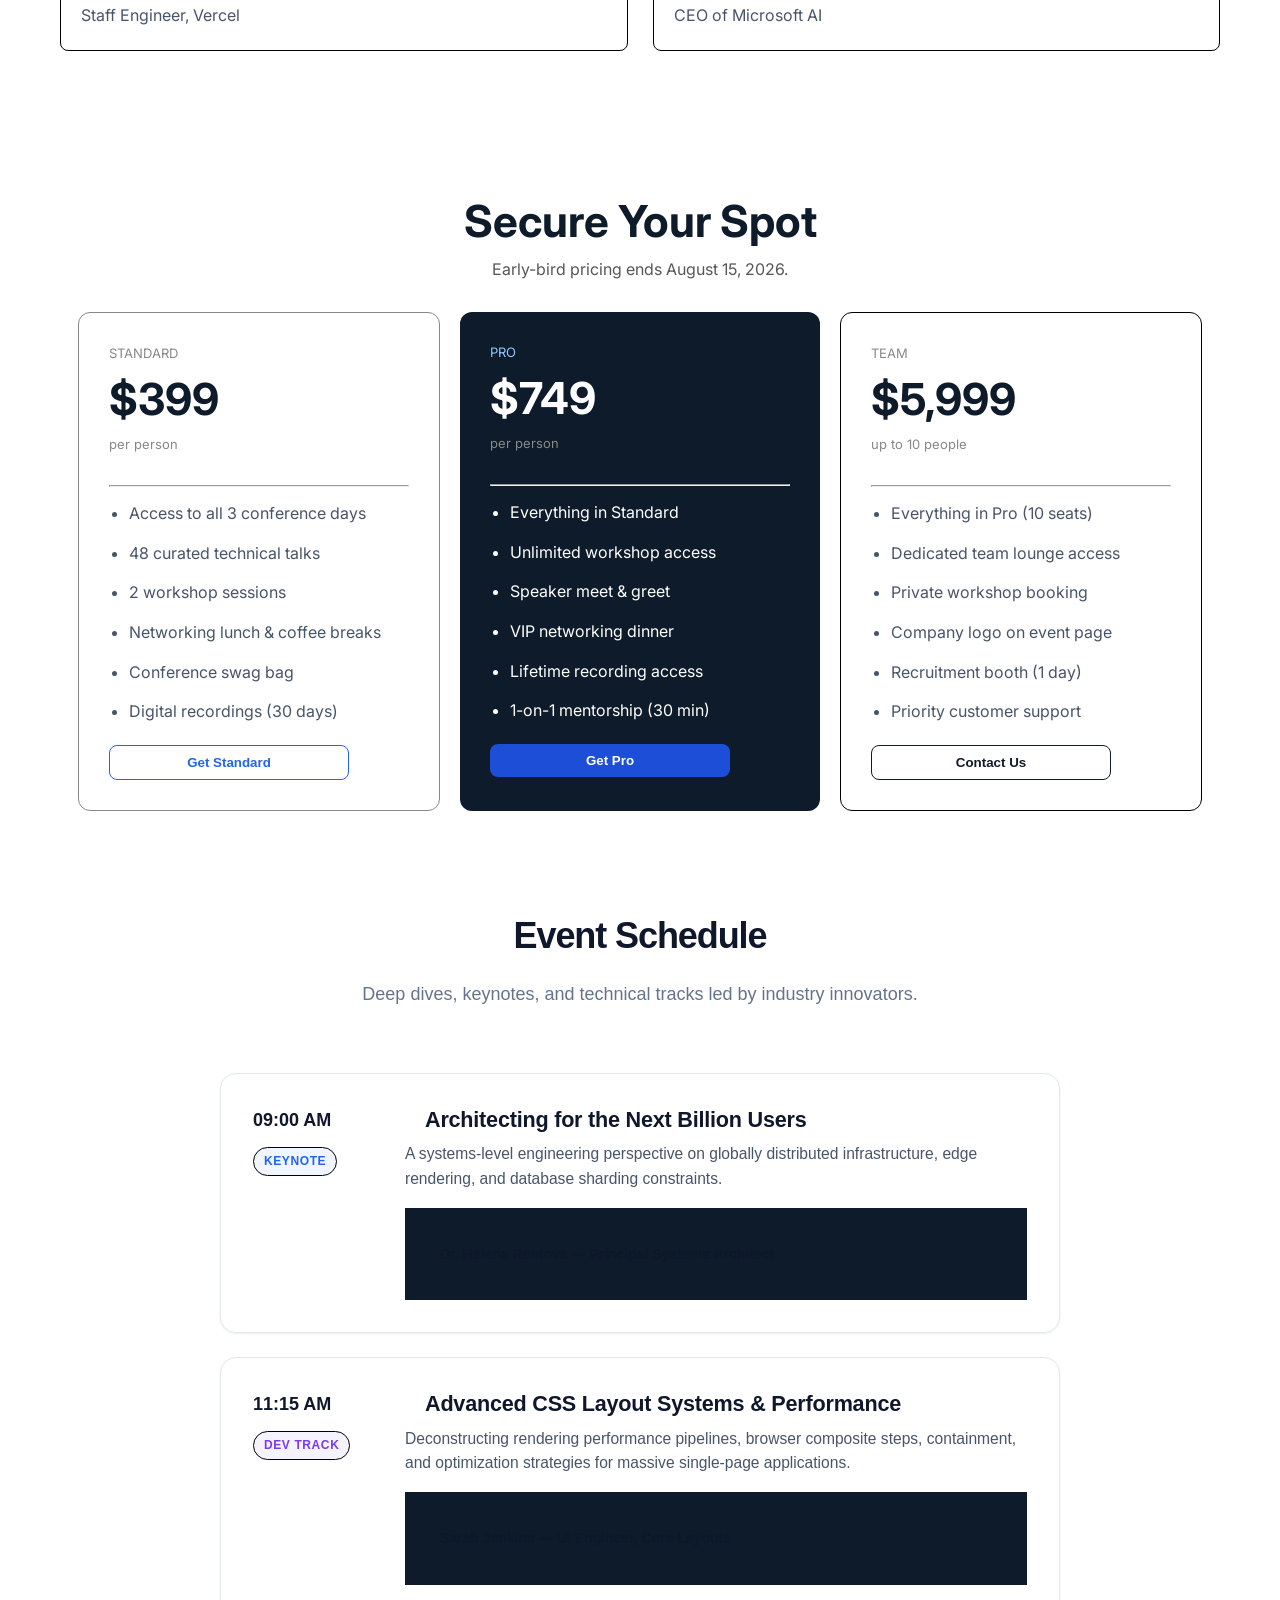
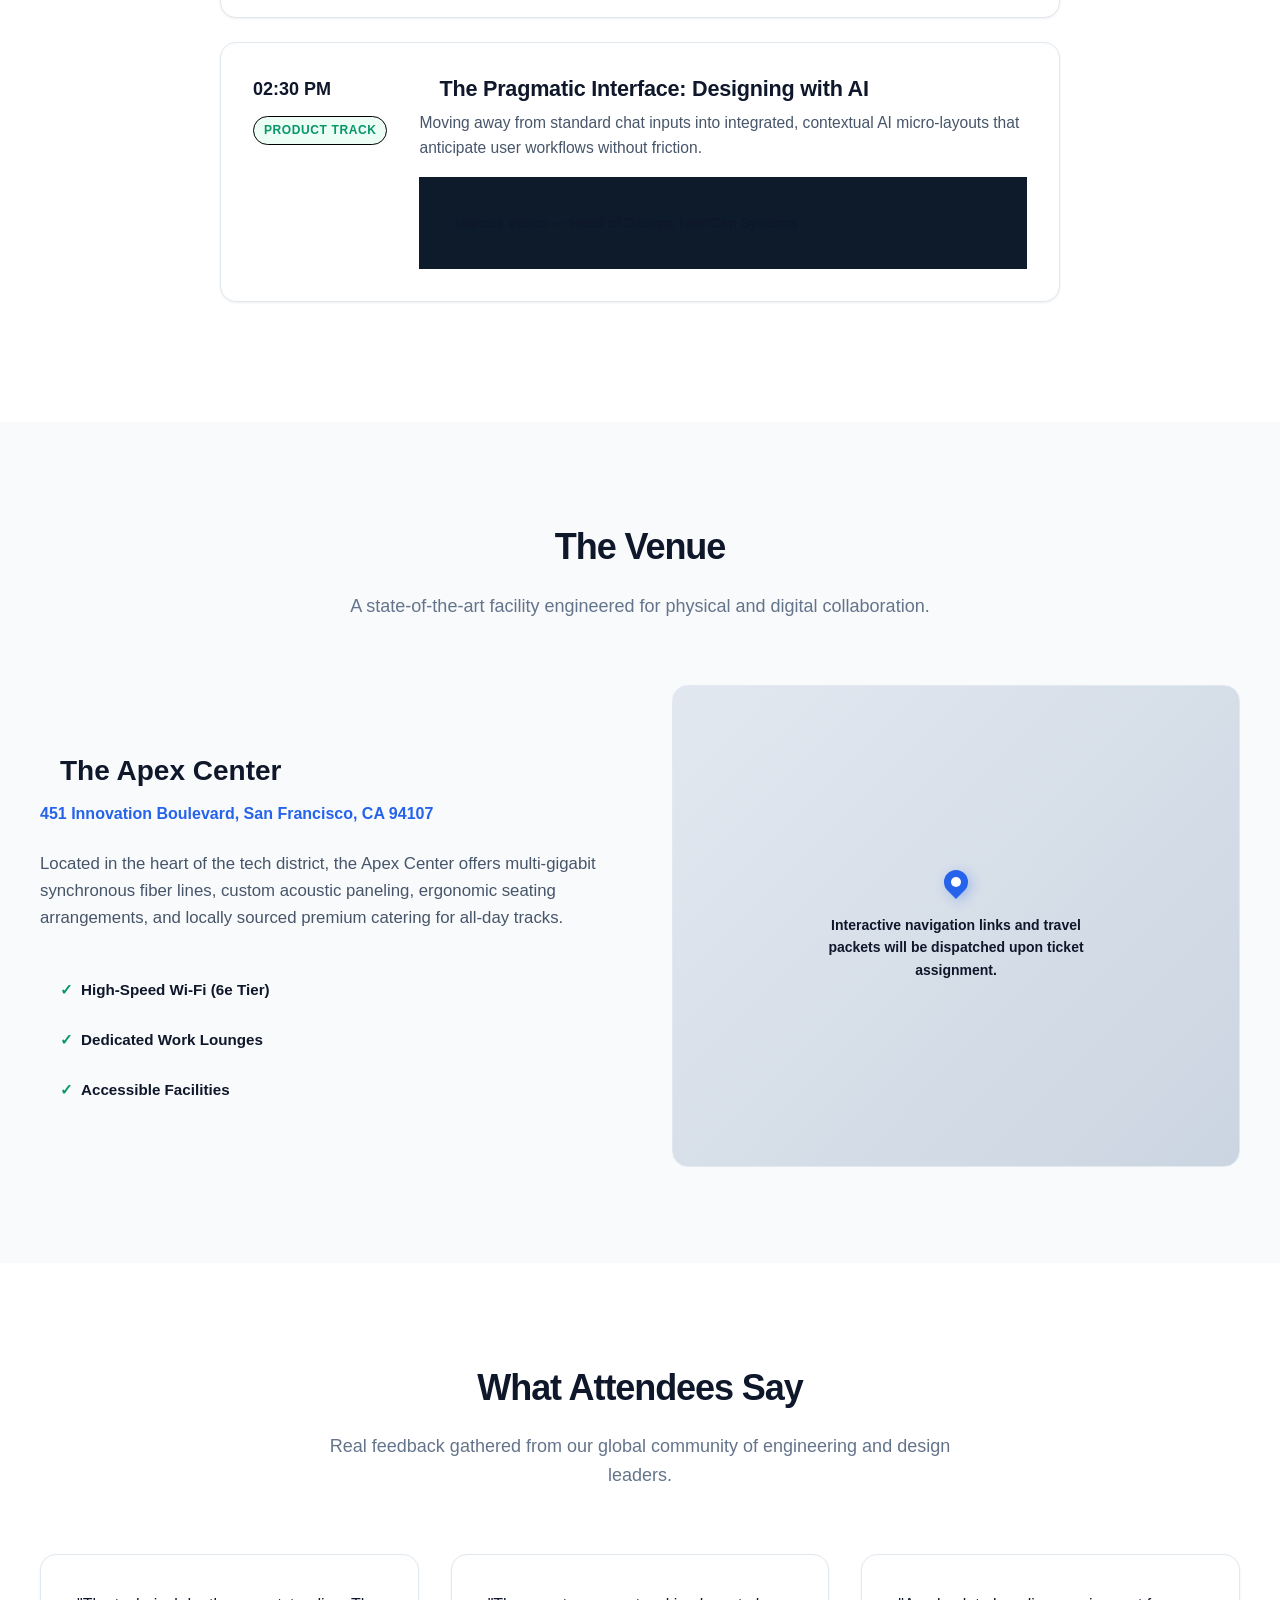
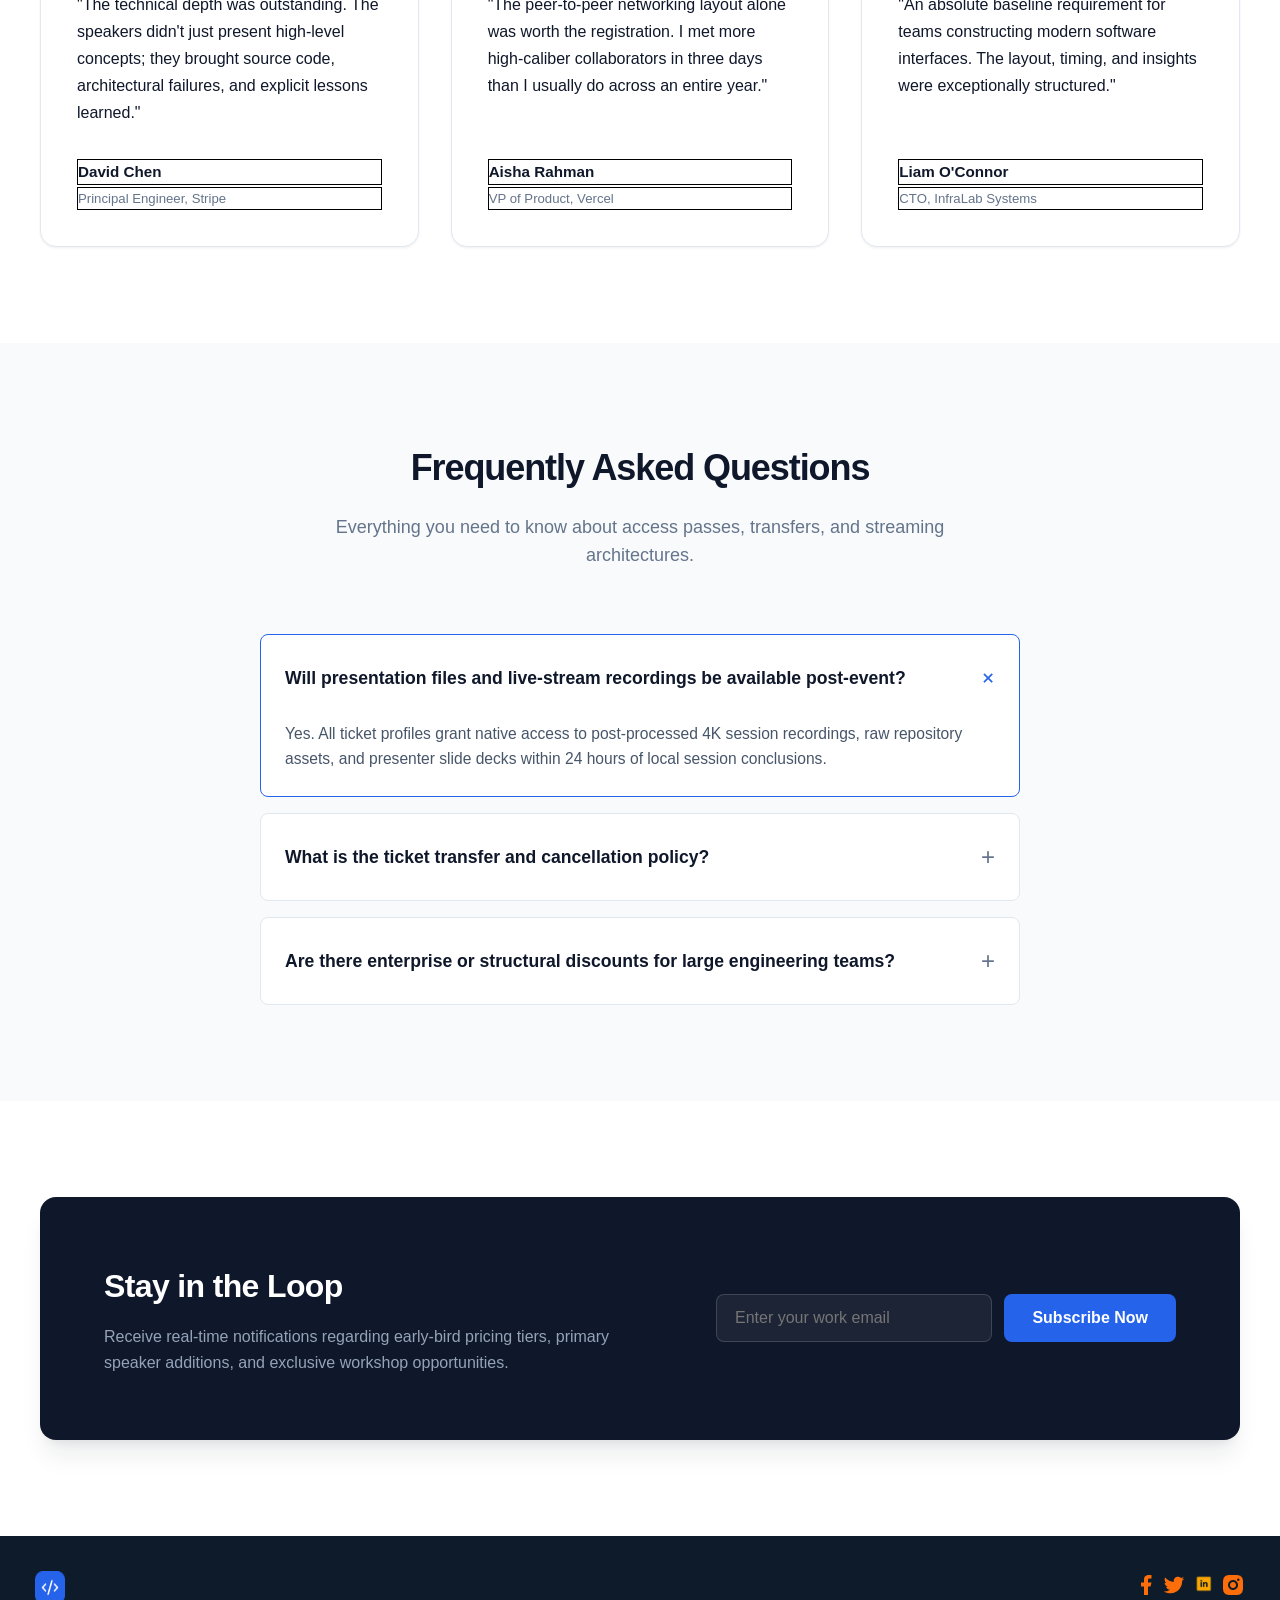
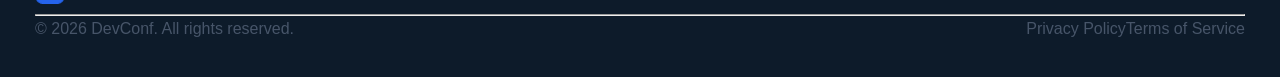
==== commit 95a09421: "footer" ====
--- a/index.html
+++ b/index.html
@@ -328,5 +328,34 @@
         </div>
     </section>
     <!-- 1. Event Schedule Section end-->
+     <!--footer -->
+    <footer>
+        <div class="footer-design">
+            <img src="./assets/logo-mini.png">
+            <div>
+                <a href="#">
+                    <img src="./icons/facebook.png">
+                </a>
+                <a href="#">
+                    <img src="./icons/twitter.png">
+                </a>
+                <a href="#" class="removebg">
+                    <img src="./icons/images-removebg-preview.png">
+                </a>
+                <a href="#">
+                    <img src="./icons/insta.png">
+                </a>
+            </div>
+        </div>
+        <hr>
+        <div class="privacy">
+            <p>© 2026 DevConf. All rights reserved.</p>
+            <div class="privacy-bottom">
+                <p>Privacy Policy</p>
+                <p>Terms of Service</p>
+            </div>
+        </div>
+    </footer>
+    <!--footer end-->
 </body>
 </html>
--- a/style.css
+++ b/style.css
@@ -745,7 +745,30 @@
     }
 }
 /*Event Schedule Section end */
-
-
-
-
+/*footer*/
+footer{
+    background-color:#0D1B2A;
+    padding:35px;
+
+}
+.removebg img{
+    max-width: 26px;
+    max-height:26px;
+}
+.footer-design{
+    display:flex;
+    justify-content: space-between;
+    padding-bottom:10px;
+}
+.privacy{
+    display:flex;
+    justify-content:space-between;
+}
+.privacy-bottom{
+    display:flex;
+    justify-content: space-between;
+}
+/*footer end*/
+
+
+
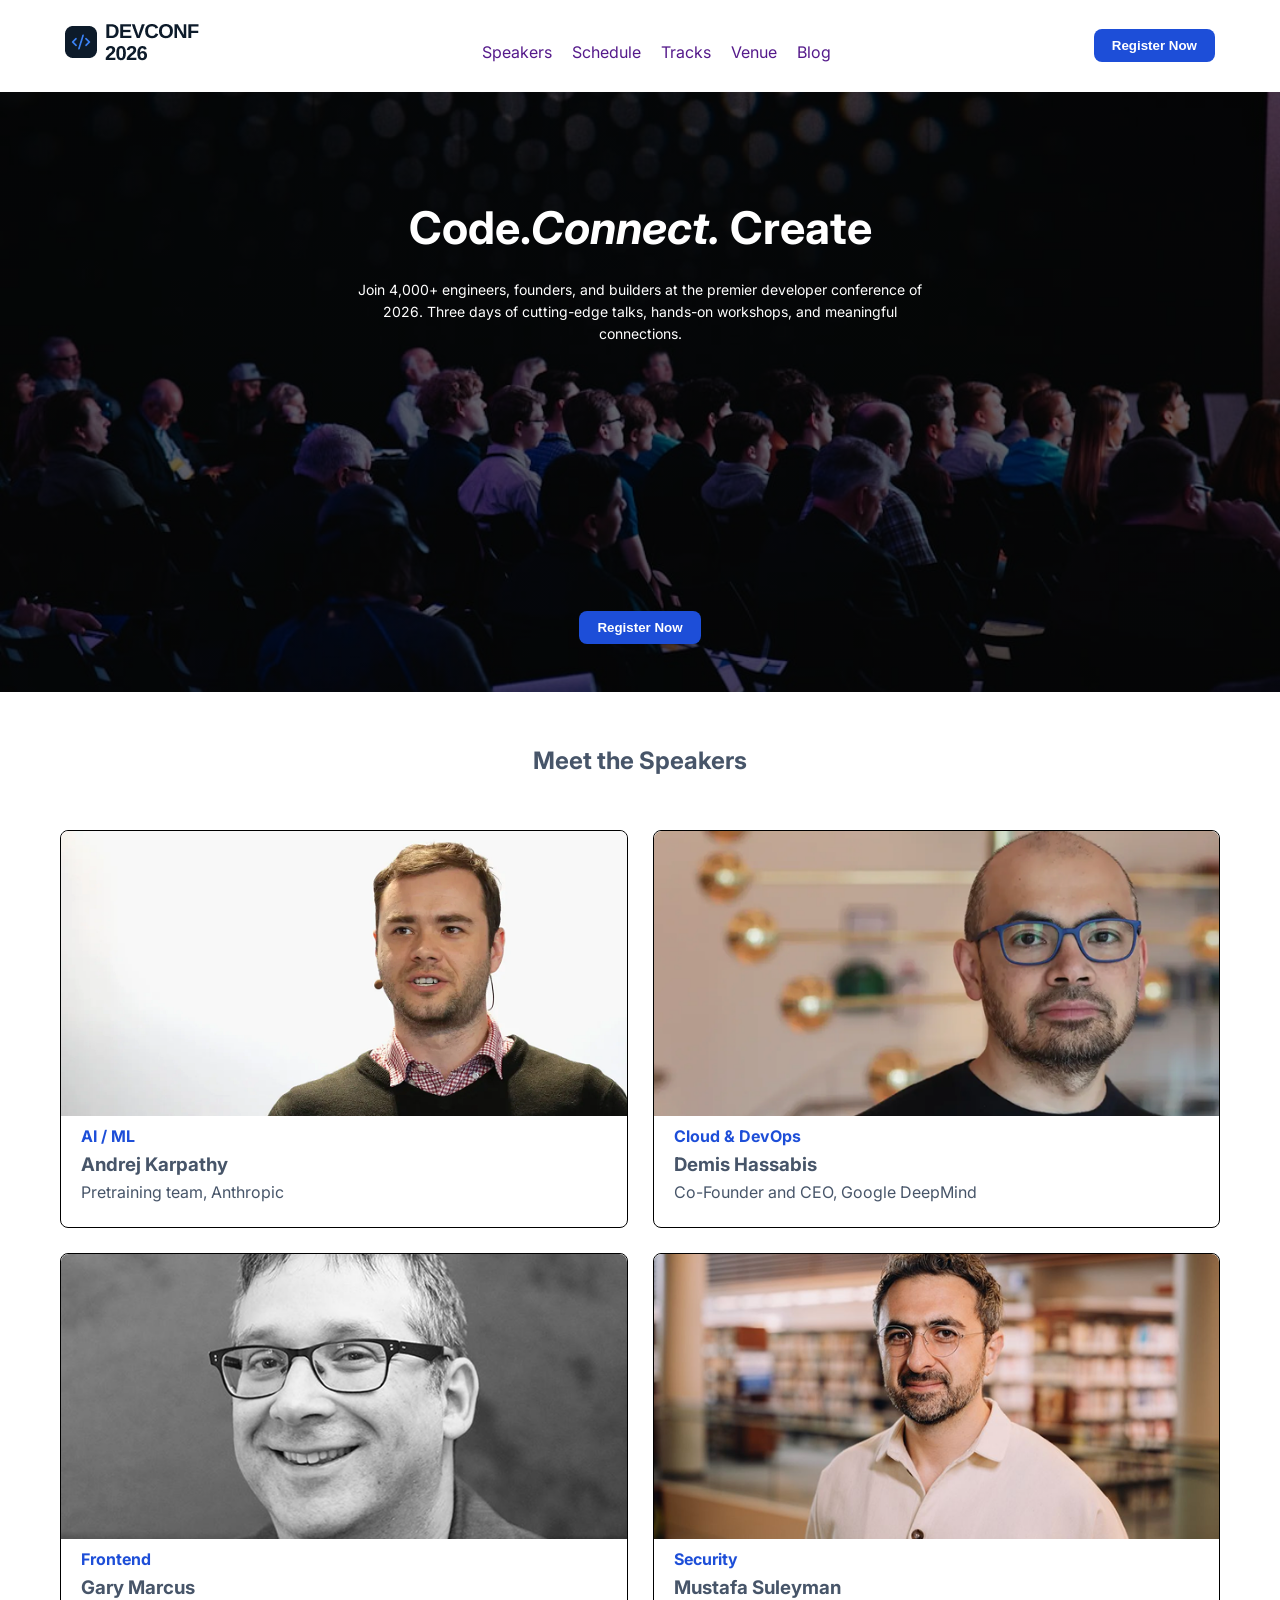
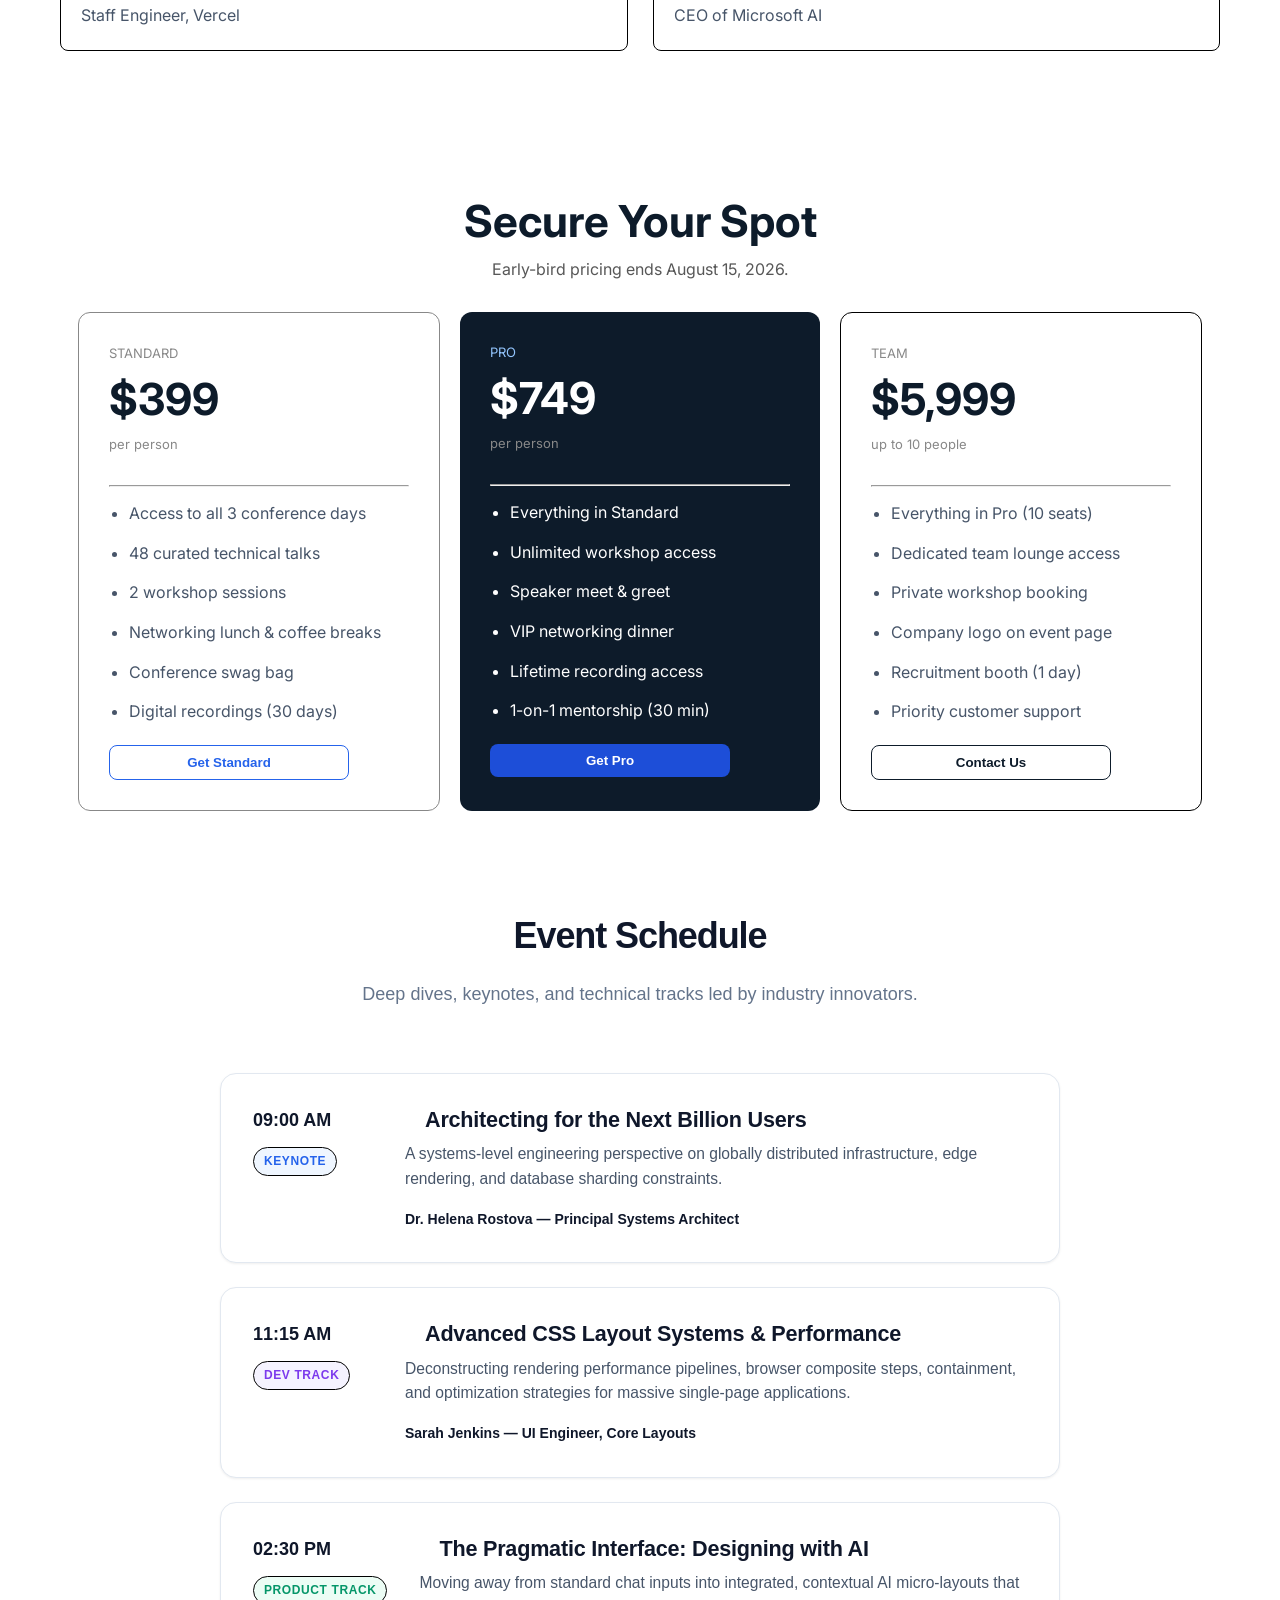
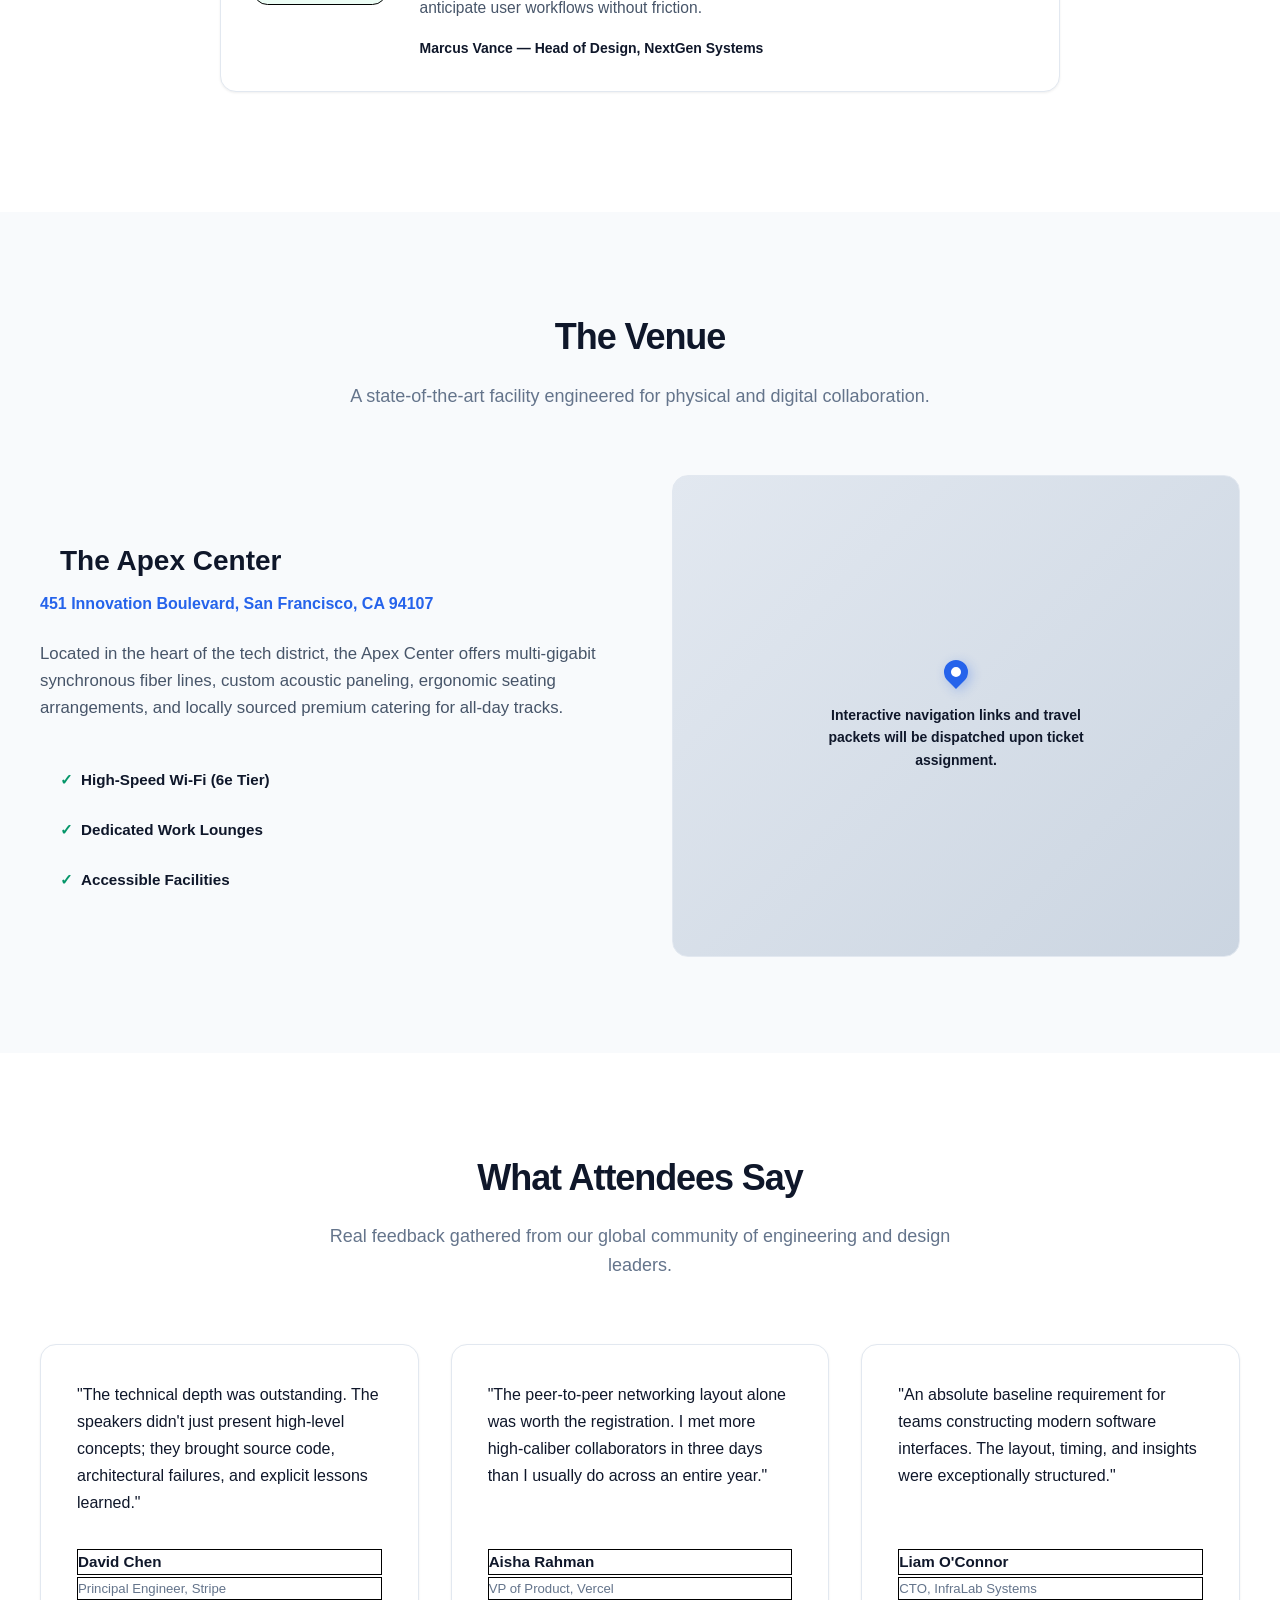
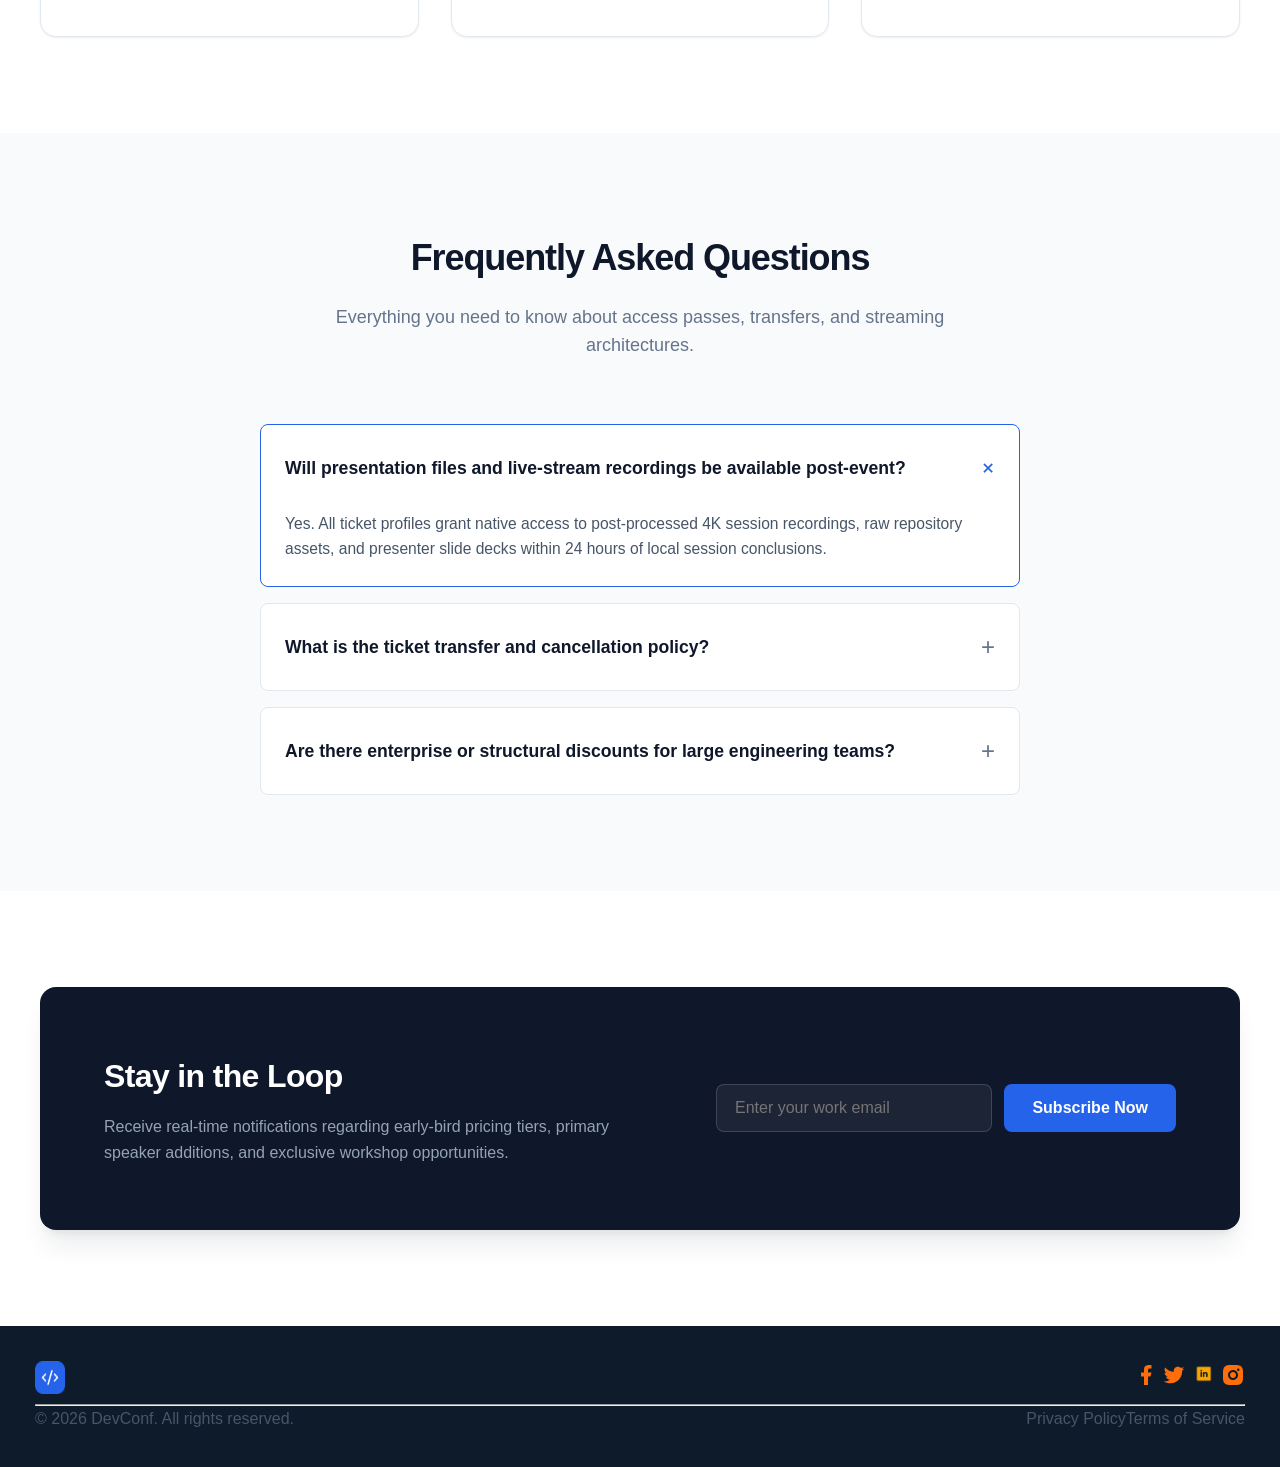
==== commit 8d66b3c5: "update" ====
--- a/index.html
+++ b/index.html
@@ -329,7 +329,7 @@
     </section>
     <!-- 1. Event Schedule Section end-->
      <!--footer -->
-    <footer>
+    <footer class="copy-right">
         <div class="footer-design">
             <img src="./assets/logo-mini.png">
             <div>
--- a/style.css
+++ b/style.css
@@ -746,7 +746,7 @@
 }
 /*Event Schedule Section end */
 /*footer*/
-footer{
+.copy-right{
     background-color:#0D1B2A;
     padding:35px;
 
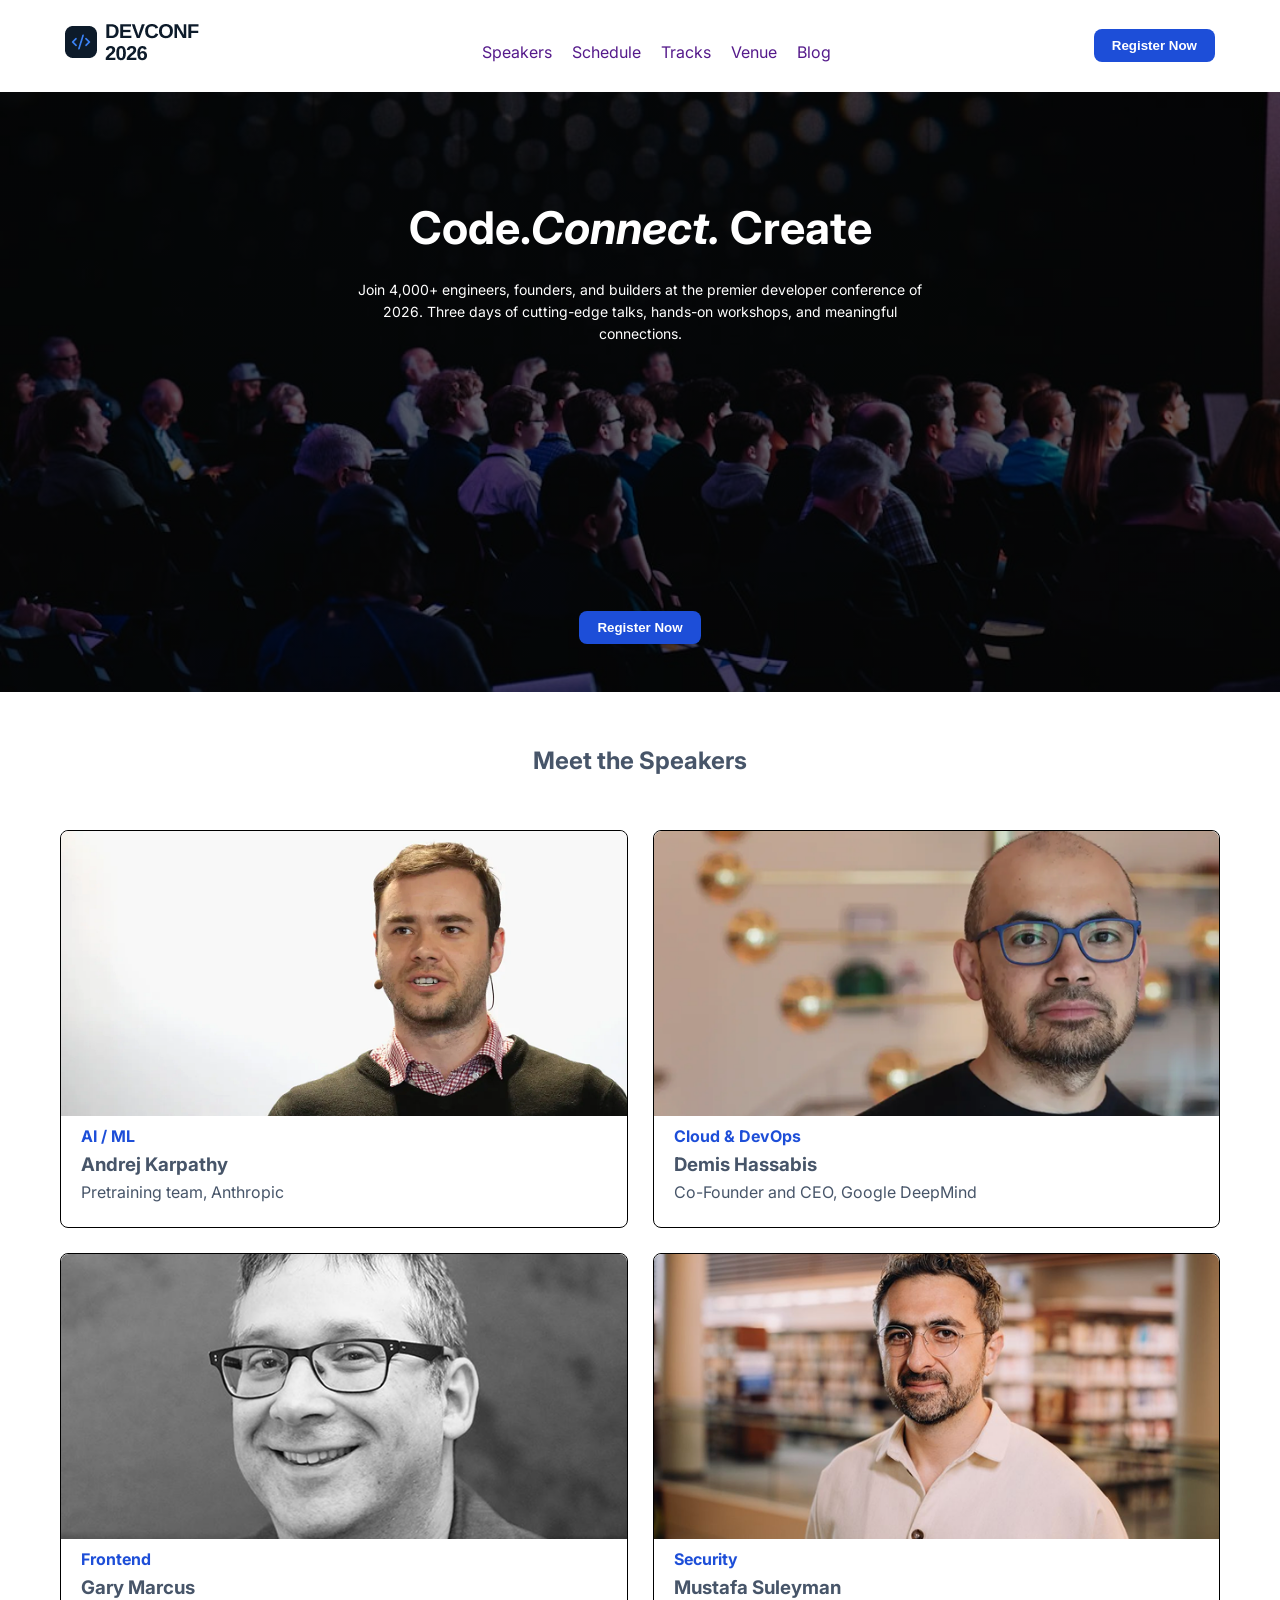
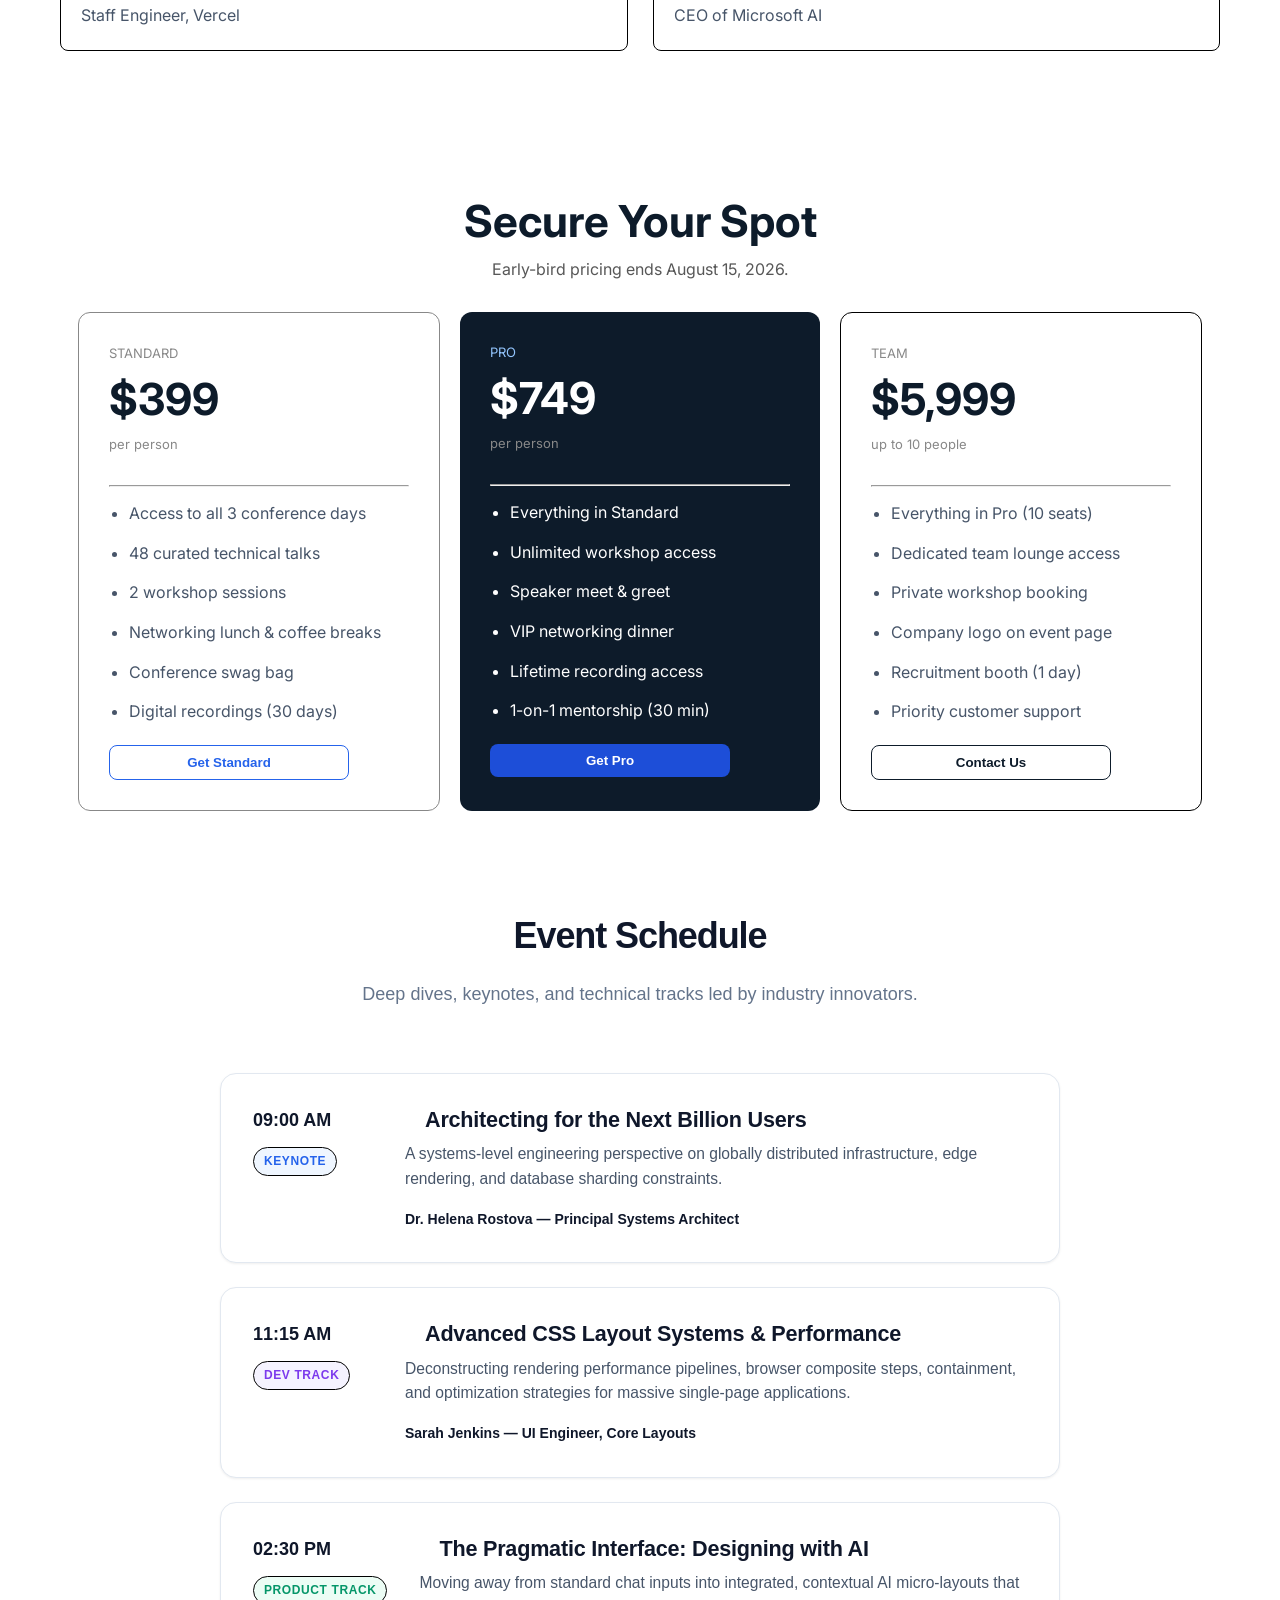
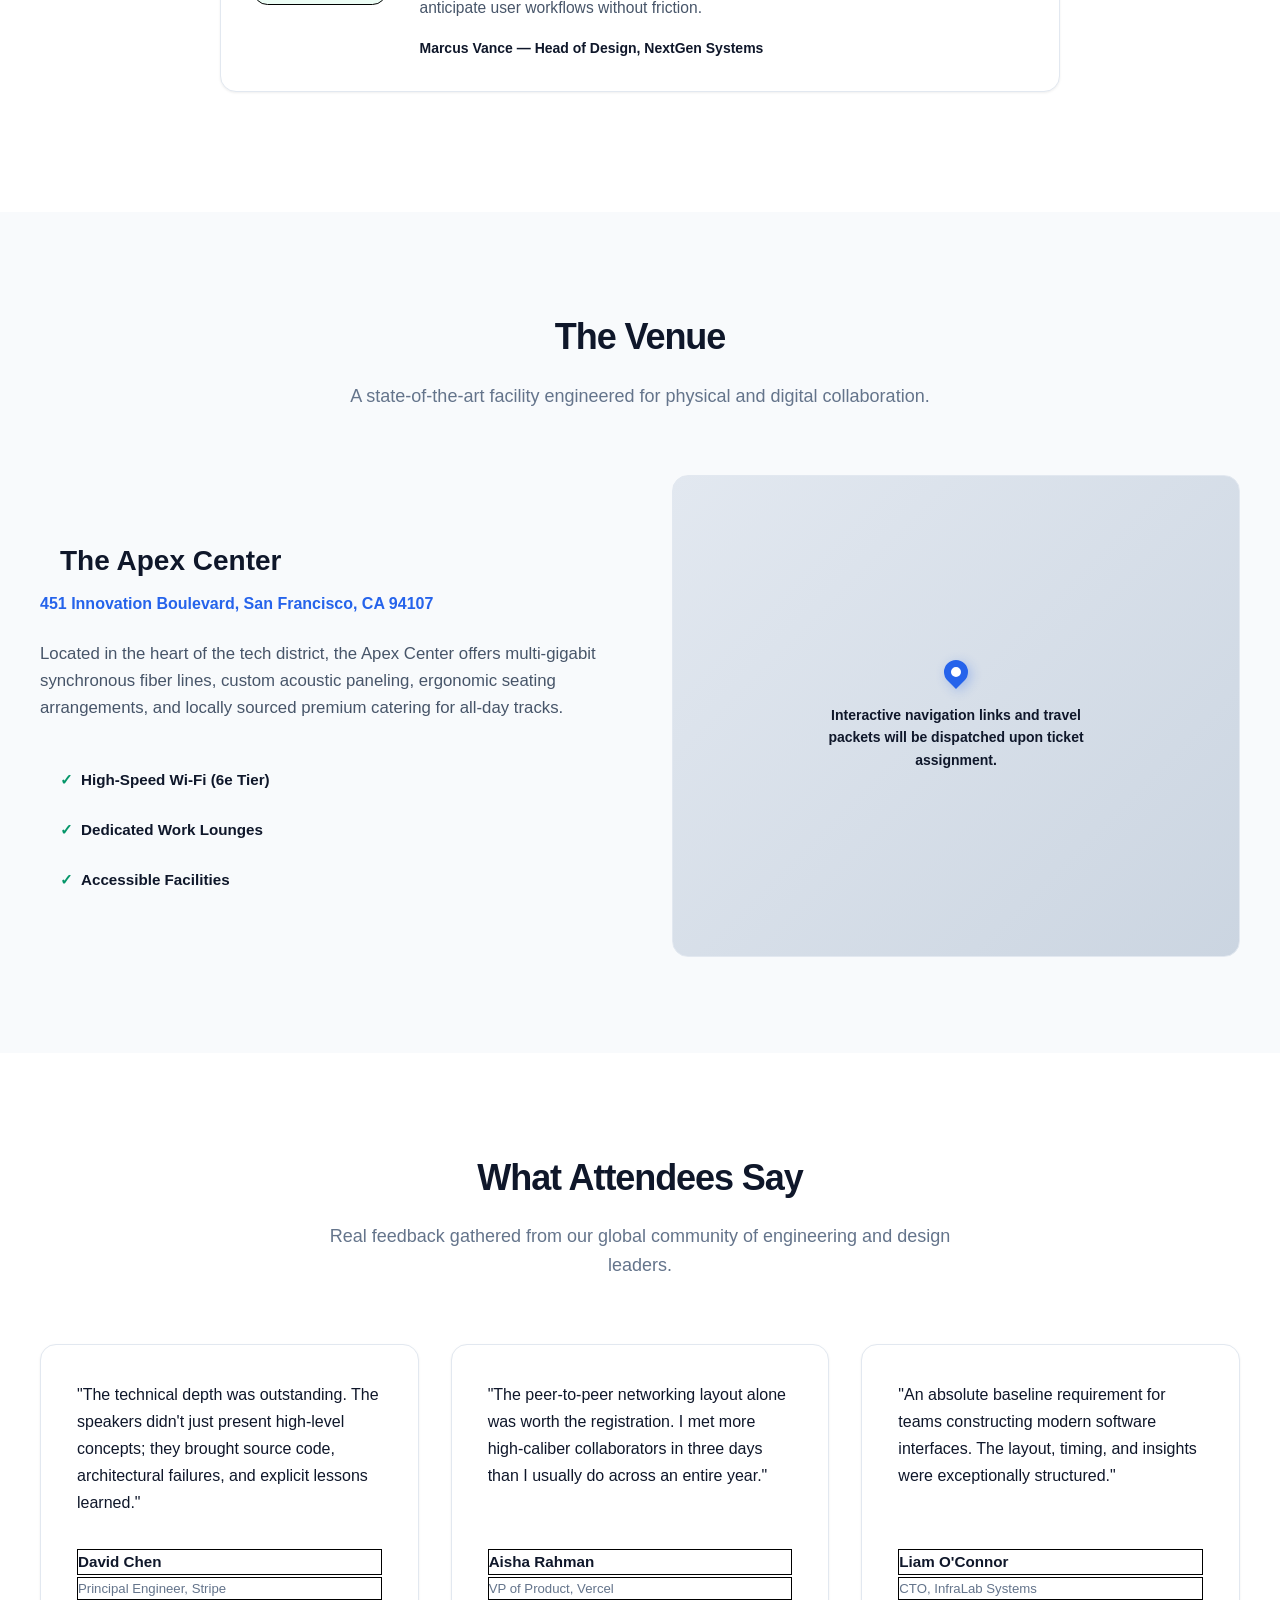
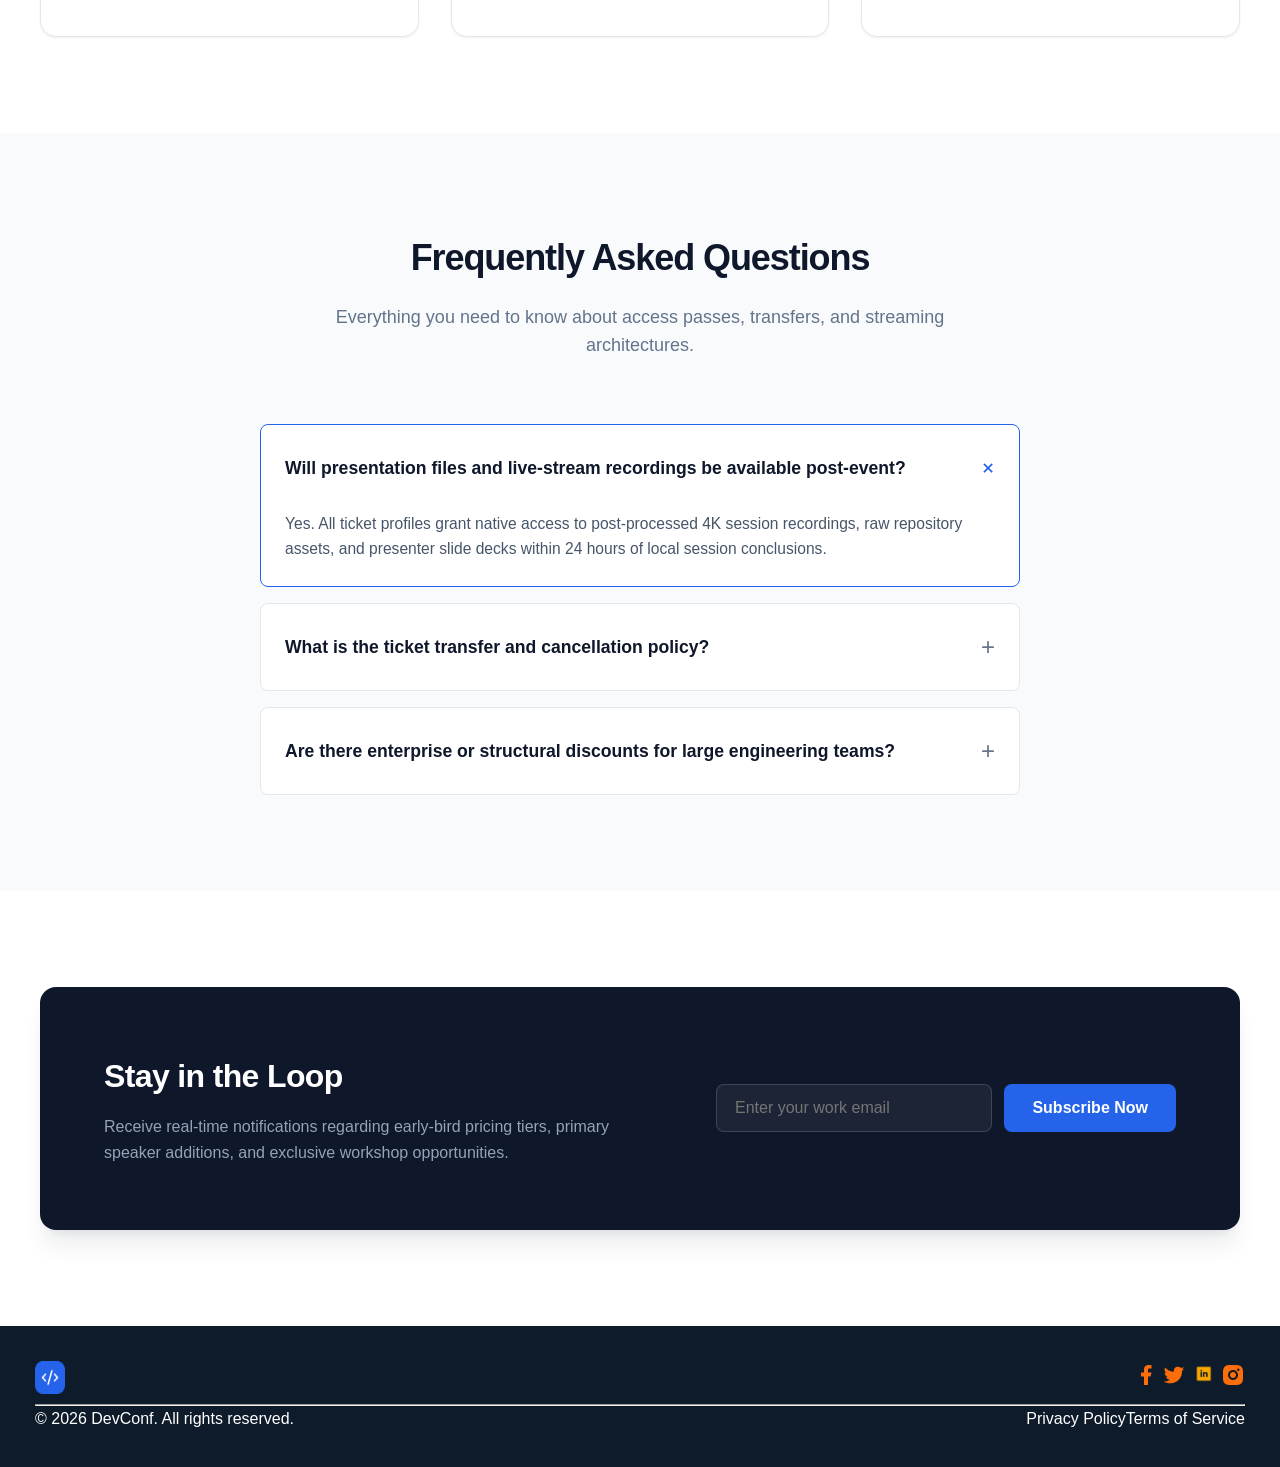
==== commit 2b2e96c5: "update" ====
--- a/index.html
+++ b/index.html
@@ -6,6 +6,7 @@
     <meta name="viewport" content="width=device-width, initial-scale=1.0">
     <title>Exam-1</title>
     <link rel="stylesheet" href="./style.css">
+    <link rel="stylesheet" href="css/style.css">
     <link rel="stylesheet" href="css/style.css">
     <link rel="preconnect" href="https://fonts.googleapis.com">
     <link rel="preconnect" href="https://fonts.gstatic.com" crossorigin>
--- a/style.css
+++ b/style.css
@@ -39,9 +39,9 @@
 .hero-design {
     width: 100%;
     height: 600px;
-    background-image: 
-    linear-gradient(rgba(0, 0, 0, 0.6), rgba(0, 0, 0, 0.6)),
-    url("./assets/banner.jpg");
+    background-image:
+        linear-gradient(rgba(0, 0, 0, 0.6), rgba(0, 0, 0, 0.6)),
+        url("./assets/banner.jpg");
     background-repeat: no-repeat;
     background-position: center;
     background-size: cover;
@@ -55,184 +55,214 @@
     padding-top: 100px;
     padding-right: 50px;
     padding-left: 50px;
-    font-weight:bold;
+    font-weight: bold;
 }
 
 .paragraph {
     text-align: center;
     color: #FFFFFF;
-    font-size:14px;
+    font-size: 14px;
     padding: 15px 345px;
-    
+
 }
 
 .common-button-reg {
     text-align: center;
     padding-top: 250px;
 }
+
 /*Hero section design End*/
 /*Meet the Speakers Section*/
-.Speakers-Section{
+.Speakers-Section {
     font-family: "Inter", sans-serif;
-    text-align:center;
-    
-}
-.Speakers-Section h1{
-    text-align:center;
-    padding:50px;
-    font-weight:bold;
-}
-.Speakers{
-    display:grid;
-    grid-template-columns:repeat(2, 1fr);
-    gap:25px;
-    margin-left:60px;
-    margin-right:60px;
-    
-}
-.Speakers-box img{
-    width:100%;
+    text-align: center;
+
+}
+
+.Speakers-Section h1 {
+    text-align: center;
+    padding: 50px;
+    font-weight: bold;
+}
+
+.Speakers {
+    display: grid;
+    grid-template-columns: repeat(2, 1fr);
+    gap: 25px;
+    margin-left: 60px;
+    margin-right: 60px;
+
+}
+
+.Speakers-box img {
+    width: 100%;
     border-top: #bc1818;
     border-top-left-radius: 8px;
     border-top-right-radius: 8px;
 }
-.Speakers-box{
-    text-align:left;
-    border:1px solid black;
-    border-radius:8px;
-}
-.Speakers-box .skill{
-    color:#1D4ED8;
-    padding-left:20px;
-    font-weight:bold;
-}
-.work{
-    padding-left:20px;
-    padding-bottom:22px;
-}
-div h3{
-    padding-left:20px;
-    font-weight:bold;
-}
+
+.Speakers-box {
+    text-align: left;
+    border: 1px solid black;
+    border-radius: 8px;
+}
+
+.Speakers-box .skill {
+    color: #1D4ED8;
+    padding-left: 20px;
+    font-weight: bold;
+}
+
+.work {
+    padding-left: 20px;
+    padding-bottom: 22px;
+}
+
+div h3 {
+    padding-left: 20px;
+    font-weight: bold;
+}
+
 /*Meet the Speakers Section end*/
 /*Secure Your Spot section*/
-.sport-heading{
-    text-align:center;
-    padding-top:135px;
-}
-.sport-heading h1{
-    color:#0D1B2A;
-    font-weight:bold;
-    font-size:48px;
-}
-.sport-heading p{
-    color:#575757;
-    font-size:16px;
-}
-ul{
-    list-style-type:disc;
-    margin-left:20px;
-}
-.Spot-section{
-    display:flex;
-    justify-content:center;
-    gap:20px;
-    
-}
-.card-1{
-    border:1px solid #888888;
-    border-radius:12px;
-    padding:30px;
-    margin-top:30px;
-    flex:1;
-    max-width:300px;
-}
-.card-2{
-    background-color:#0D1B2A;
-    border-radius:12px;
-    padding:30px;
-    margin-top:30px;
-    flex:1;
-    max-width:300px;
-}
-.card-3{
-    border:1px solid black;
-    border-radius:12px;
-    padding:30px;
-    margin-top:30px;
-    flex:1;
-    max-width:300px;
-}
-.standard-outline-1{
-    background-color:#FFFFFF;
+.sport-heading {
+    text-align: center;
+    padding-top: 135px;
+}
+
+.sport-heading h1 {
+    color: #0D1B2A;
     font-weight: bold;
-    color:#2563EB;
+    font-size: 48px;
+}
+
+.sport-heading p {
+    color: #575757;
+    font-size: 16px;
+}
+
+ul {
+    list-style-type: disc;
+    margin-left: 20px;
+}
+
+.Spot-section {
+    display: flex;
+    justify-content: center;
+    gap: 20px;
+
+}
+
+.card-1 {
+    border: 1px solid #888888;
+    border-radius: 12px;
+    padding: 30px;
+    margin-top: 30px;
+    flex: 1;
+    max-width: 300px;
+}
+
+.card-2 {
+    background-color: #0D1B2A;
+    border-radius: 12px;
+    padding: 30px;
+    margin-top: 30px;
+    flex: 1;
+    max-width: 300px;
+}
+
+.card-3 {
+    border: 1px solid black;
+    border-radius: 12px;
+    padding: 30px;
+    margin-top: 30px;
+    flex: 1;
+    max-width: 300px;
+}
+
+.standard-outline-1 {
+    background-color: #FFFFFF;
+    font-weight: bold;
+    color: #2563EB;
     padding: 9px 18px;
     border-style: none;
     border-radius: 8px;
     cursor: pointer;
-    border:1px solid #2563EB;
-    margin-top:20px;
-    align-items: center;
-    width:240px;
-
-}
-.standard-outline-2{
-    background-color:#FFFFFF;
+    border: 1px solid #2563EB;
+    margin-top: 20px;
+    align-items: center;
+    width: 240px;
+
+}
+
+.standard-outline-2 {
+    background-color: #FFFFFF;
     font-weight: bold;
     color: #0D1B2A;
     padding: 9px 18px;
     border-style: none;
     border-radius: 8px;
     cursor: pointer;
-    border:1px solid #0D1B2A;
-    margin-top:20px;
-    align-items: center;
-    width:240px;
-}
-#get-pro{
-    margin-top:20px;
-    align-items: center;
-    width:240px;
-}
-.price{
-    padding-bottom:30px;
-}
-.up{
-    color:#888888;
-    font-size:13px;
-    font-weight:600px;
-    text-transform:uppercase;
-}
-.low{
-    text-transform:lowercase;
-    color:#888888;
-    font-size:13px;
-    font-weight:600px;
-}
-.font{
+    border: 1px solid #0D1B2A;
+    margin-top: 20px;
+    align-items: center;
+    width: 240px;
+}
+
+#get-pro {
+    margin-top: 20px;
+    align-items: center;
+    width: 240px;
+}
+
+.price {
+    padding-bottom: 30px;
+}
+
+.up {
+    color: #888888;
+    font-size: 13px;
+    font-weight: 600px;
+    text-transform: uppercase;
+}
+
+.low {
+    text-transform: lowercase;
+    color: #888888;
+    font-size: 13px;
+    font-weight: 600px;
+}
+
+.font {
     font-family: "Inter", sans-serif;
 }
-.font h1{
-    color:#0D1B2A;
-    font-weight:bold;
-    font-size:44px;
-}
-.price .main-price{
-    color:#FFFFFF;
-}
-.pro{
-    color:#FFFFFF;
-}
-#blue-color{
-    color:#93C5FD;
-}
-span{
-    border:1px solid black;
-}
-div ul li{
-    padding-top:14px;
-}
+
+.font h1 {
+    color: #0D1B2A;
+    font-weight: bold;
+    font-size: 44px;
+}
+
+.price .main-price {
+    color: #FFFFFF;
+}
+
+.pro {
+    color: #FFFFFF;
+}
+
+#blue-color {
+    color: #93C5FD;
+}
+
+span {
+    border: 1px solid black;
+}
+
+div ul li {
+    padding-top: 14px;
+}
+
 /*Secure Your Spot section end*/
 /* ==========================================================================
    Design Token Engine & Variables
@@ -249,15 +279,15 @@
     --text-muted: #64748b;
     --border-color: #e2e8f0;
     --font-sans: -apple-system, BlinkMacSystemFont, "Segoe UI", Roboto, "Helvetica Neue", Arial, sans-serif;
-    
+
     --radius-lg: 16px;
     --radius-md: 8px;
     --radius-sm: 4px;
-    
+
     --shadow-sm: 0 1px 3px rgba(0, 0, 0, 0.05), 0 1px 2px rgba(0, 0, 0, 0.02);
     --shadow-md: 0 4px 6px -1px rgba(15, 23, 42, 0.05), 0 2px 4px -2px rgba(15, 23, 42, 0.05);
     --shadow-lg: 0 20px 25px -5px rgba(15, 23, 42, 0.08), 0 8px 10px -6px rgba(15, 23, 42, 0.08);
-    
+
     --timing: 0.2s cubic-bezier(0.4, 0, 0.2, 1);
 }
 
@@ -316,9 +346,21 @@
     letter-spacing: 0.05em;
     border-radius: 50px;
 }
-.badge-primary { background-color: #eff6ff; color: var(--brand); }
-.badge-secondary { background-color: #f5f3ff; color: var(--accent); }
-.badge-success { background-color: #ecfdf5; color: var(--success); }
+
+.badge-primary {
+    background-color: #eff6ff;
+    color: var(--brand);
+}
+
+.badge-secondary {
+    background-color: #f5f3ff;
+    color: var(--accent);
+}
+
+.badge-success {
+    background-color: #ecfdf5;
+    color: var(--success);
+}
 
 /* ==========================================================================
    1. Event Schedule Section Layout (Timeline Pattern via Flexbox)
@@ -562,7 +604,8 @@
     font-weight: 600;
     color: var(--text-primary);
     cursor: pointer;
-    list-style: none; /* Strips default marker styling block */
+    list-style: none;
+    /* Strips default marker styling block */
     display: flex;
     justify-content: space-between;
     align-items: center;
@@ -584,7 +627,8 @@
 }
 
 .faq-trigger::-webkit-details-marker {
-    display: none; /* Direct legacy support styling strip */
+    display: none;
+    /* Direct legacy support styling strip */
 }
 
 .faq-content {
@@ -683,19 +727,20 @@
         grid-template-columns: repeat(2, 1fr);
         gap: 24px;
     }
-    
+
     .venue-layout {
         gap: 40px;
     }
-    
+
     .newsletter-card {
         flex-direction: column;
         align-items: stretch;
         gap: 32px;
         padding: 48px;
     }
-    
-    .newsletter-content, .newsletter-action {
+
+    .newsletter-content,
+    .newsletter-action {
         max-width: 100%;
     }
 }
@@ -705,7 +750,7 @@
     .section {
         padding: 64px 0;
     }
-    
+
     .section-title {
         font-size: 1.85rem;
     }
@@ -722,12 +767,12 @@
         justify-content: space-between;
         min-width: 100%;
     }
-    
+
     .venue-layout {
         grid-template-columns: 1fr;
         gap: 48px;
     }
-    
+
     .venue-map {
         height: 320px;
     }
@@ -735,40 +780,44 @@
     .testimonials-grid {
         grid-template-columns: 1fr;
     }
-    
+
     .newsletter-form {
         flex-direction: column;
     }
-    
+
     .newsletter-submit {
         width: 100%;
     }
 }
+
 /*Event Schedule Section end */
 /*footer*/
-.copy-right{
-    background-color:#0D1B2A;
-    padding:35px;
-
-}
-.removebg img{
+.copy-right {
+    background-color: #0D1B2A;
+    padding: 35px;
+    color:#FFFFFF;
+
+}
+
+.removebg img {
     max-width: 26px;
-    max-height:26px;
-}
-.footer-design{
-    display:flex;
+    max-height: 26px;
+}
+
+.footer-design {
+    display: flex;
     justify-content: space-between;
-    padding-bottom:10px;
-}
-.privacy{
-    display:flex;
-    justify-content:space-between;
-}
-.privacy-bottom{
-    display:flex;
+    padding-bottom: 10px;
+}
+
+.privacy {
+    display: flex;
     justify-content: space-between;
 }
-/*footer end*/
-
-
-
+
+.privacy-bottom {
+    display: flex;
+    justify-content: space-between;
+}
+
+/*footer end*/
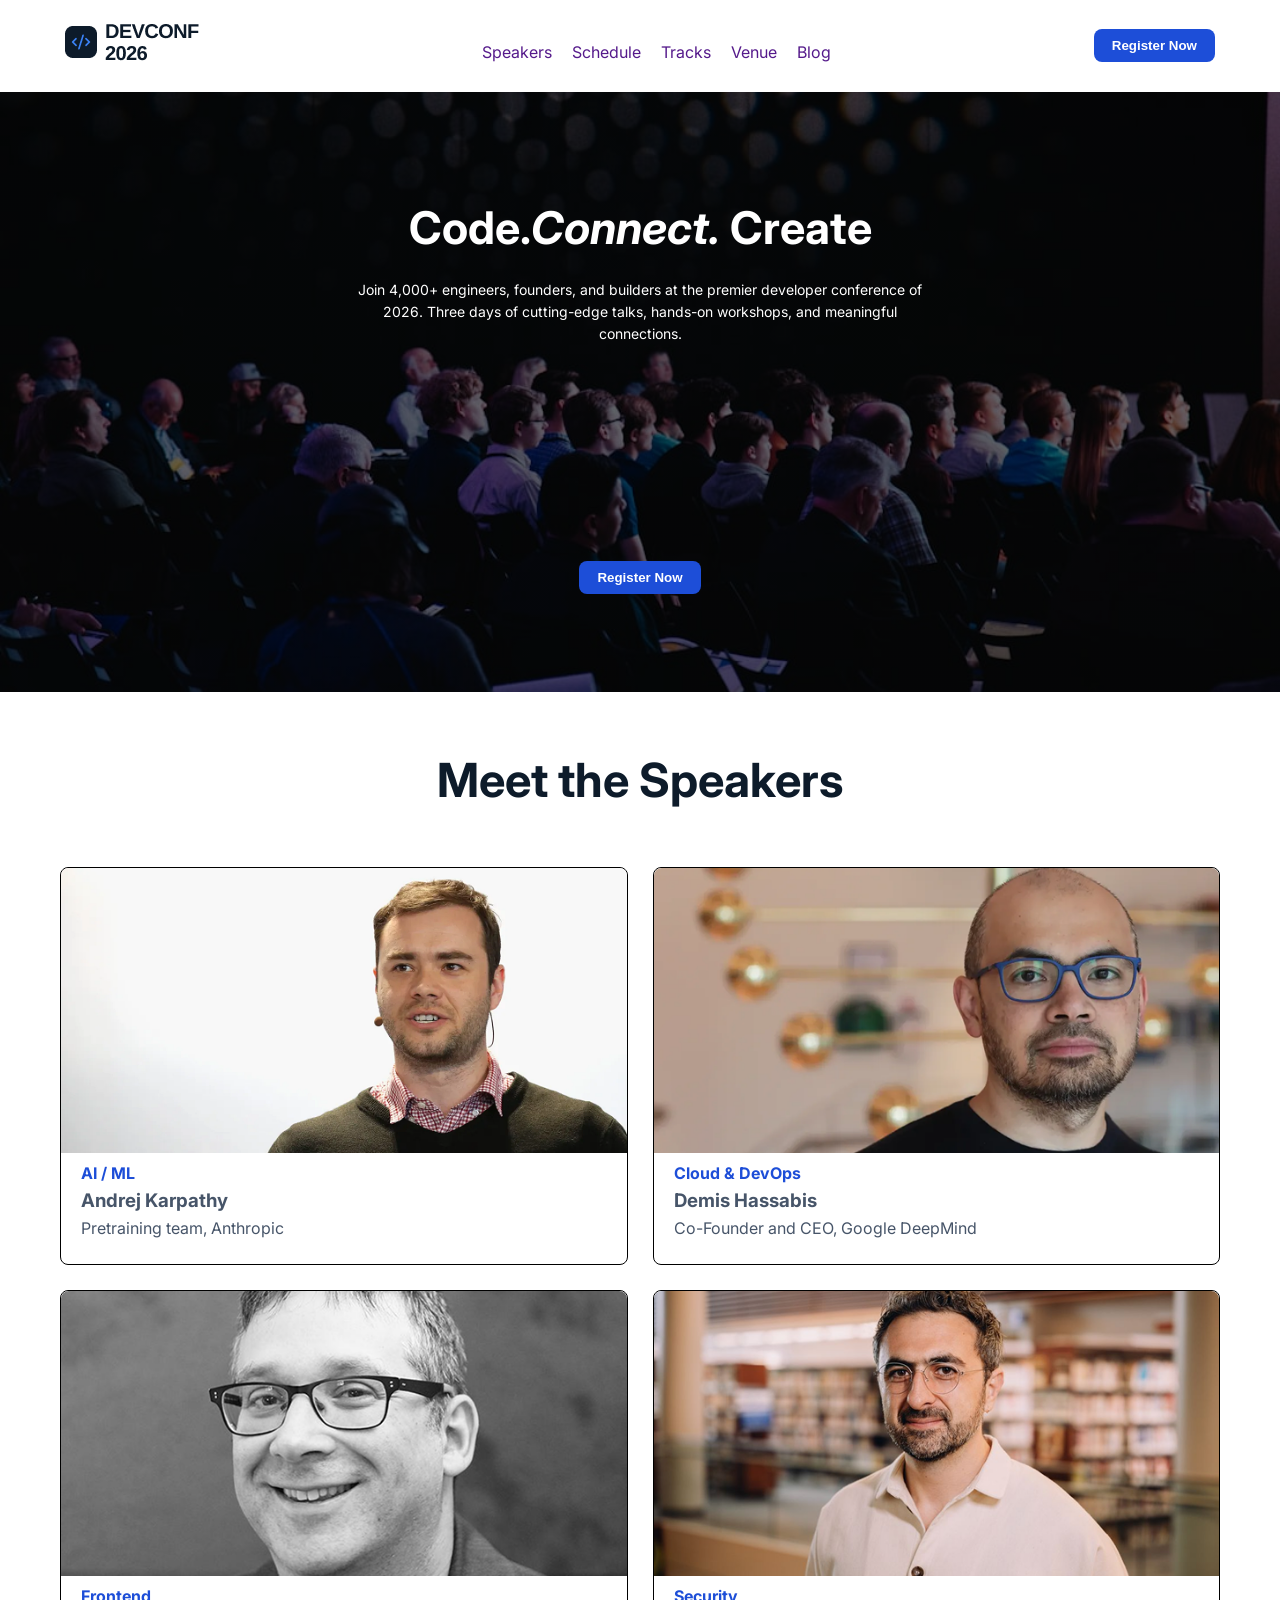
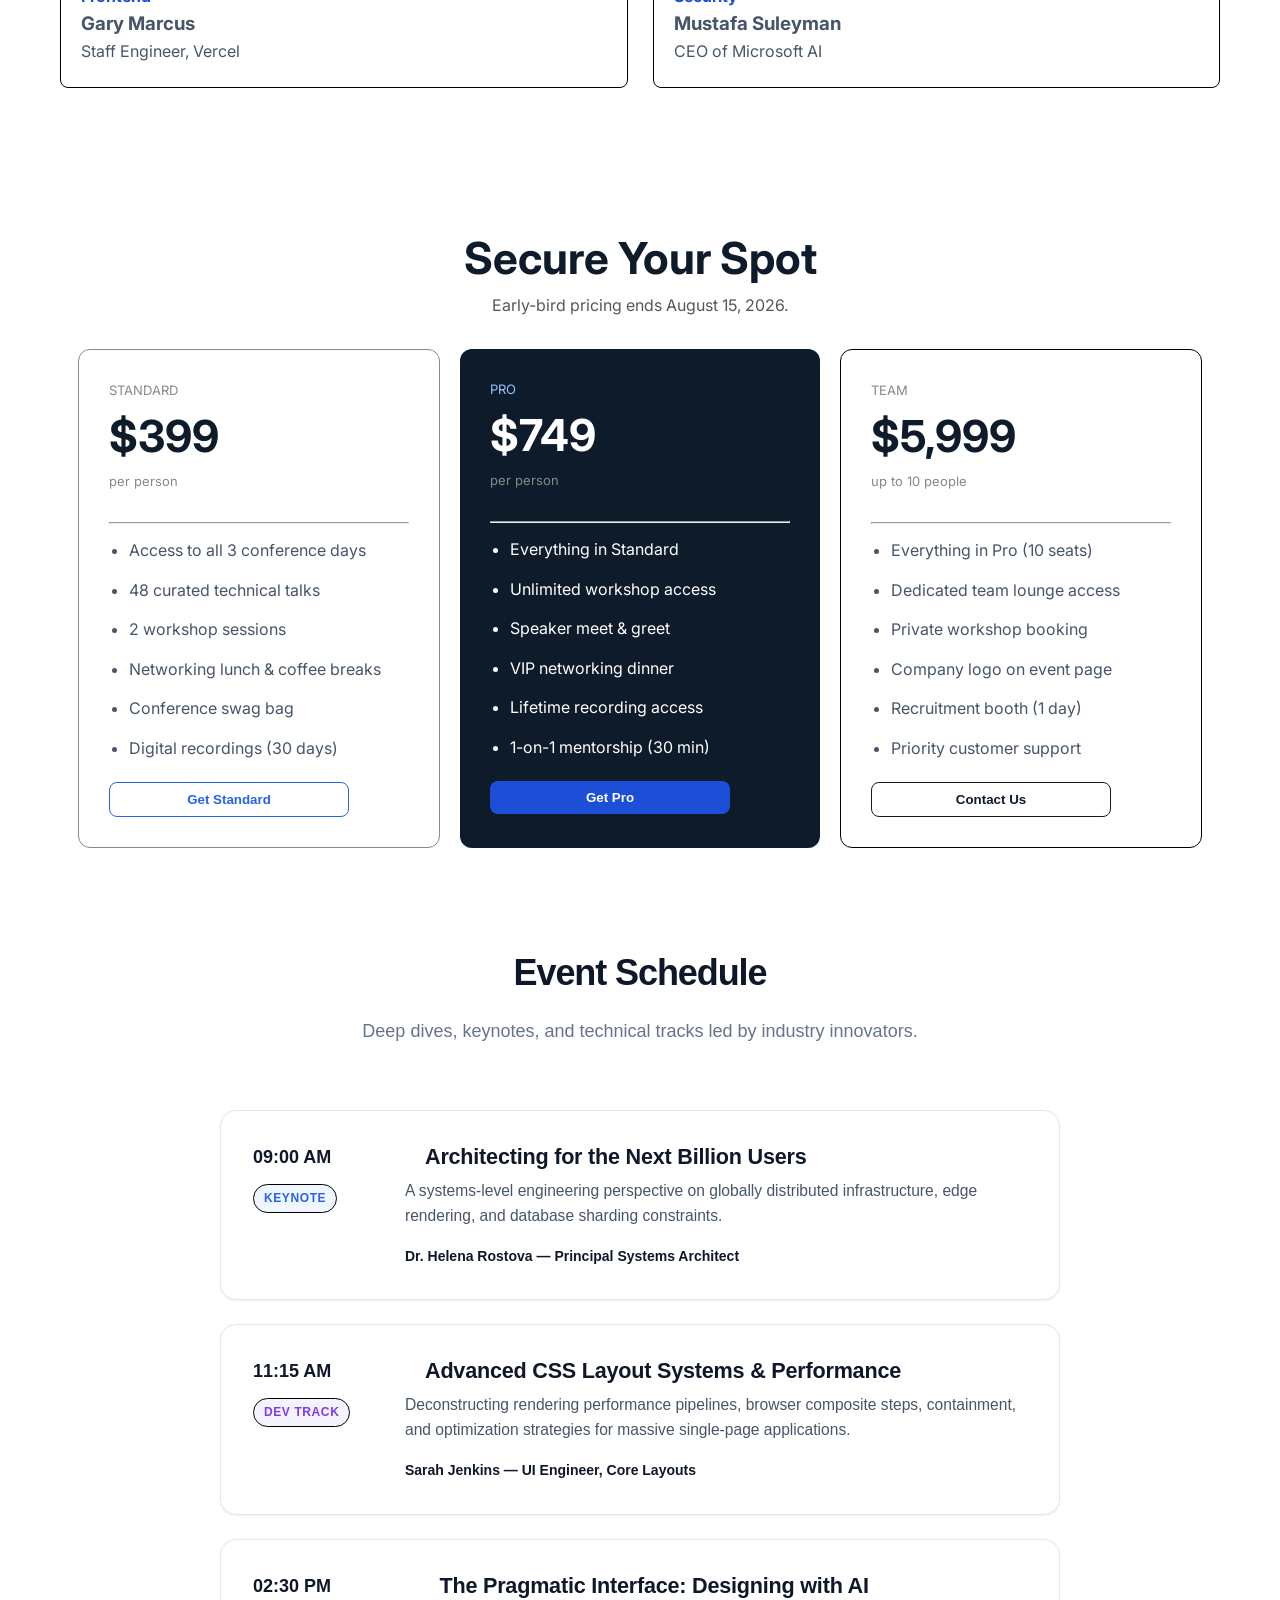
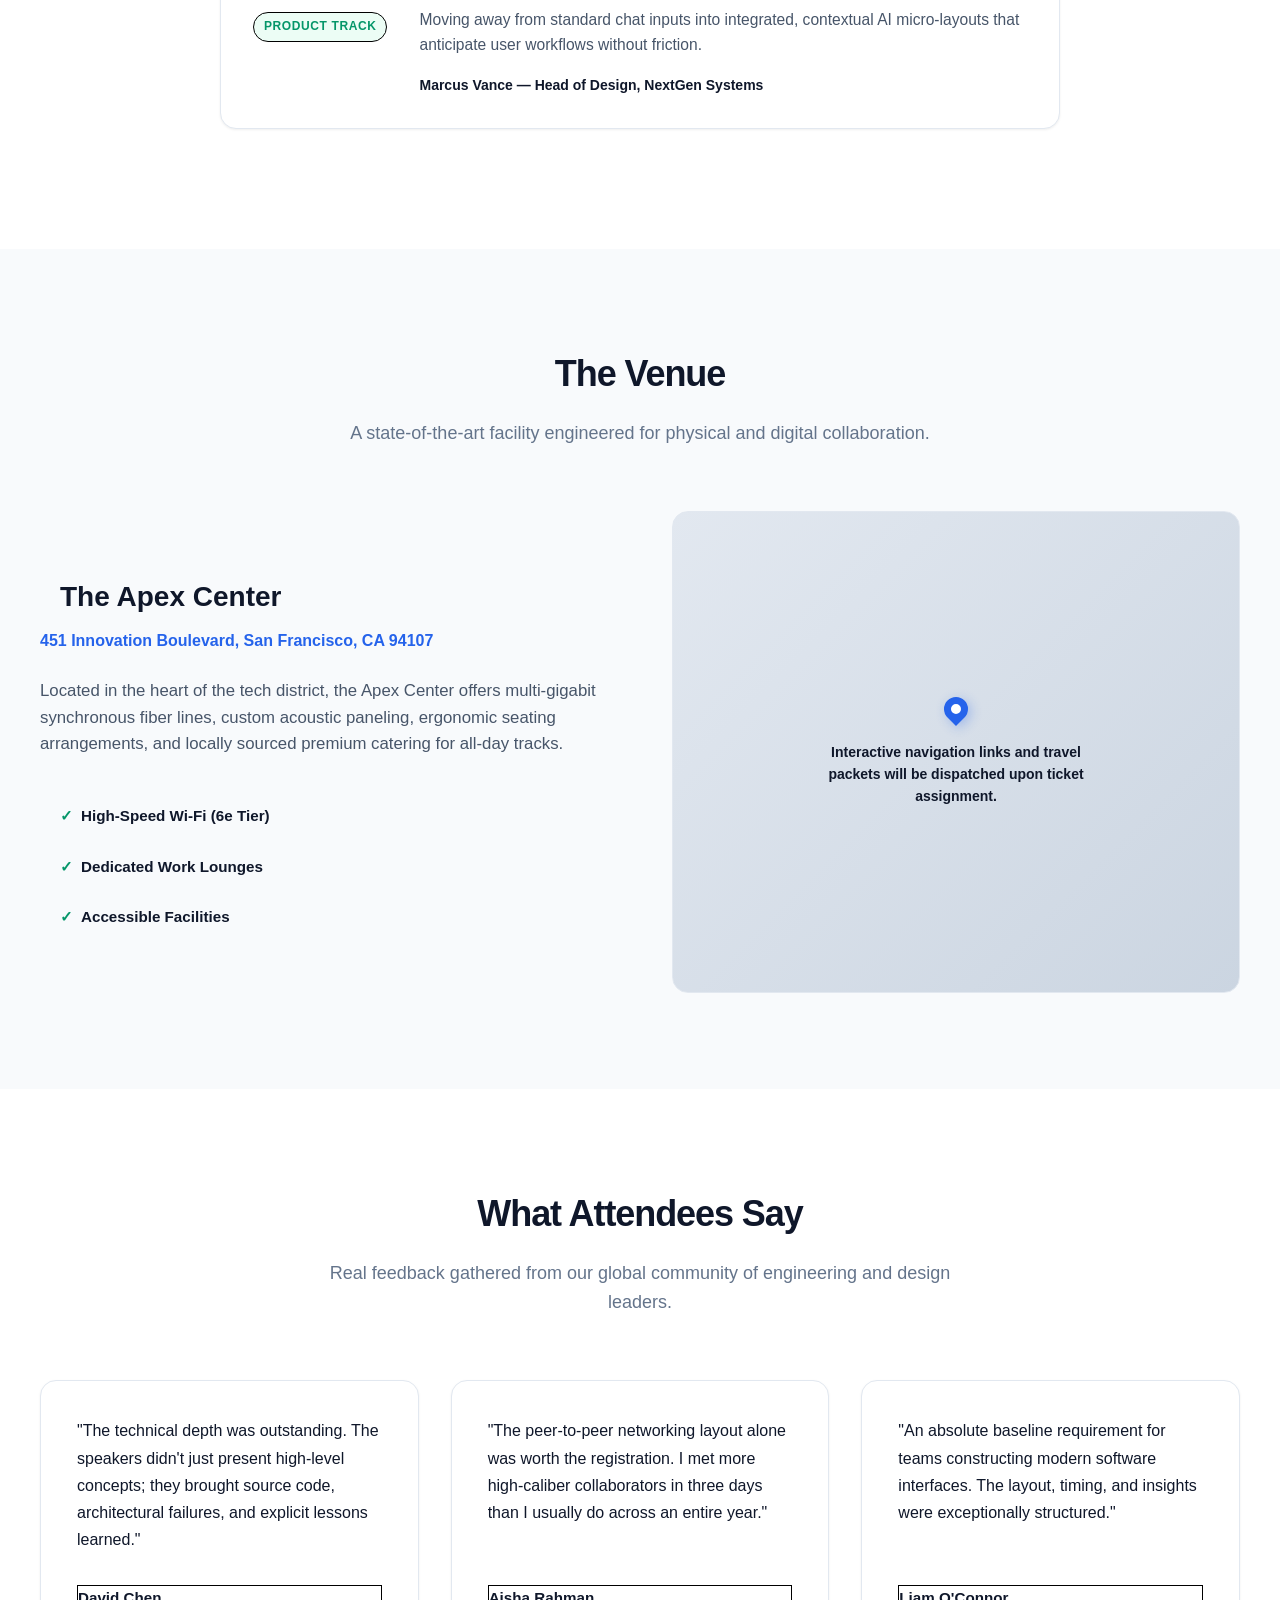
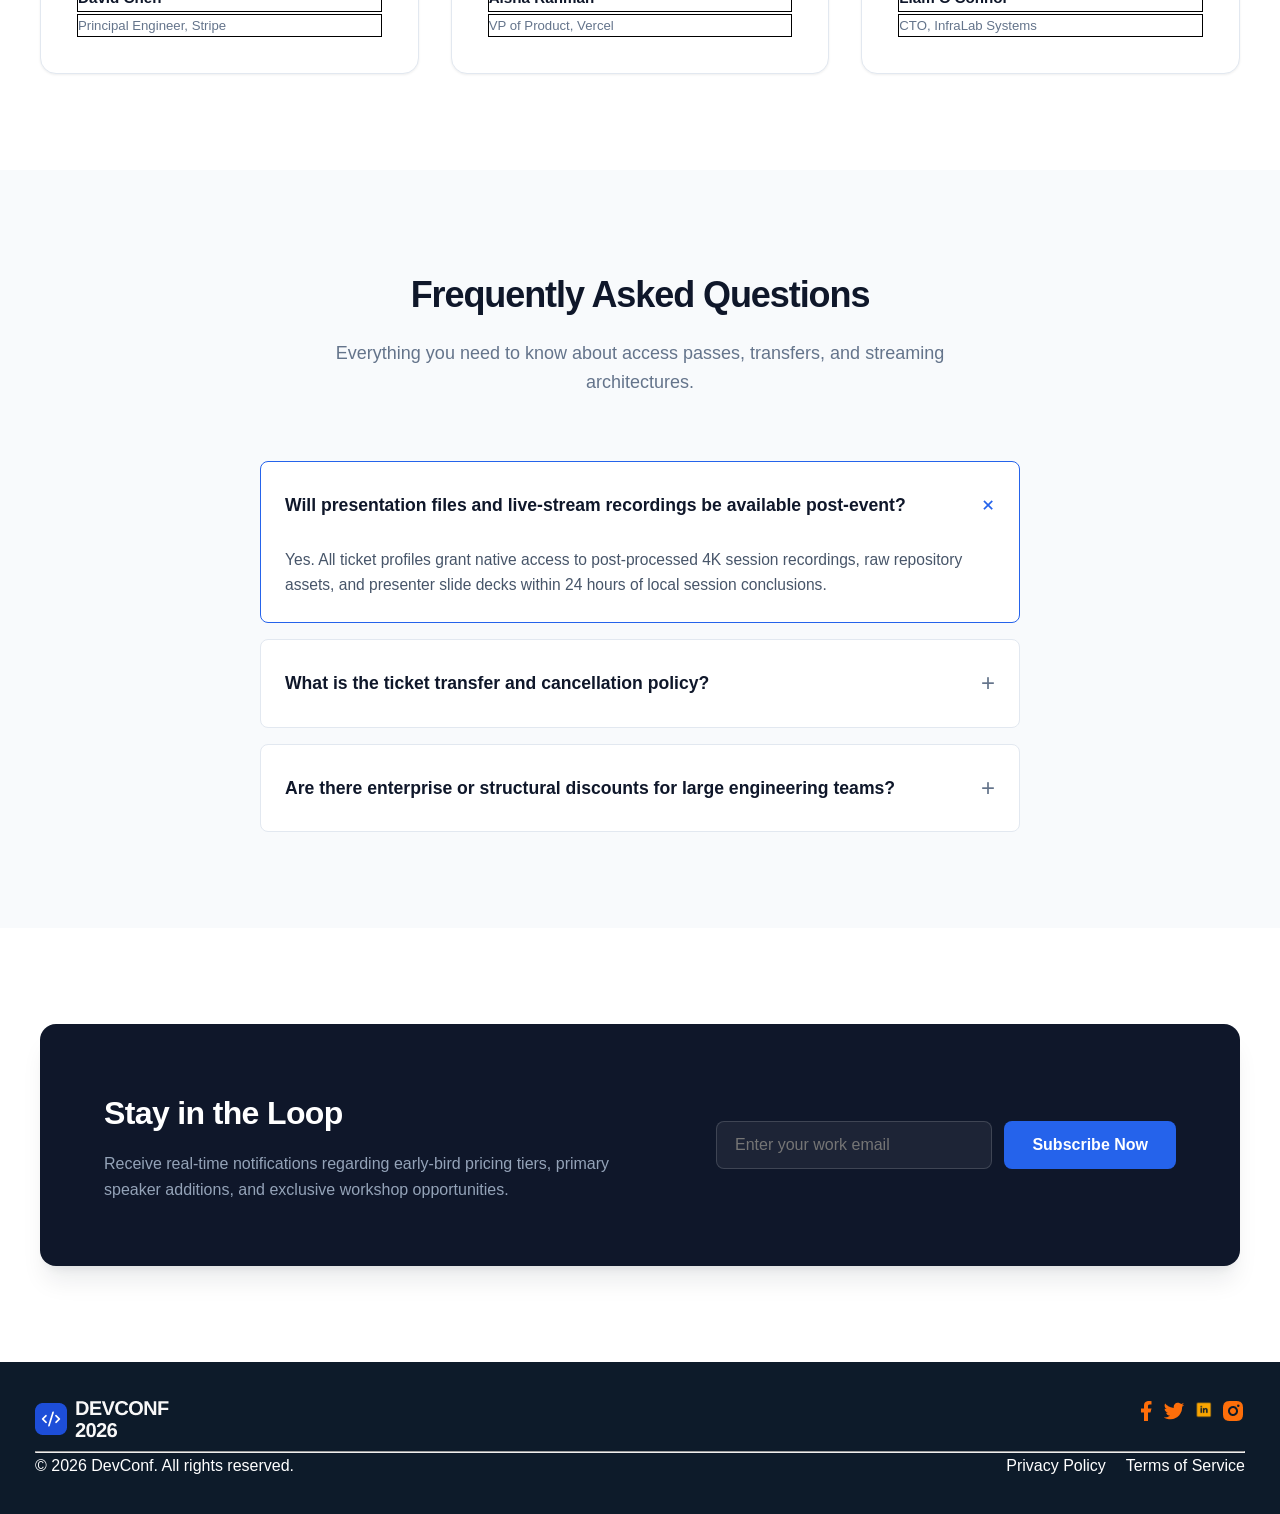
==== commit 10392f10: "add favicon" ====
--- a/index.html
+++ b/index.html
@@ -4,7 +4,8 @@
 <head>
     <meta charset="UTF-8">
     <meta name="viewport" content="width=device-width, initial-scale=1.0">
-    <title>Exam-1</title>
+    <title>DevConf 2026</title>
+    <link rel="icon" type="image/png" href="./assets/logo-mini.png">
     <link rel="stylesheet" href="./style.css">
     <link rel="stylesheet" href="css/style.css">
     <link rel="stylesheet" href="css/style.css">
@@ -332,7 +333,7 @@
      <!--footer -->
     <footer class="copy-right">
         <div class="footer-design">
-            <img src="./assets/logo-mini.png">
+            <img src="./assets/footer-logo.png">
             <div>
                 <a href="#">
                     <img src="./icons/facebook.png">
--- a/style.css
+++ b/style.css
@@ -68,7 +68,7 @@
 
 .common-button-reg {
     text-align: center;
-    padding-top: 250px;
+    padding-top: 200px;
 }
 
 /*Hero section design End*/
@@ -83,6 +83,8 @@
     text-align: center;
     padding: 50px;
     font-weight: bold;
+    color:#0D1B2A;
+    font-size:47px;
 }
 
 .Speakers {
@@ -818,6 +820,7 @@
 .privacy-bottom {
     display: flex;
     justify-content: space-between;
+    gap:20px;
 }
 
 /*footer end*/
